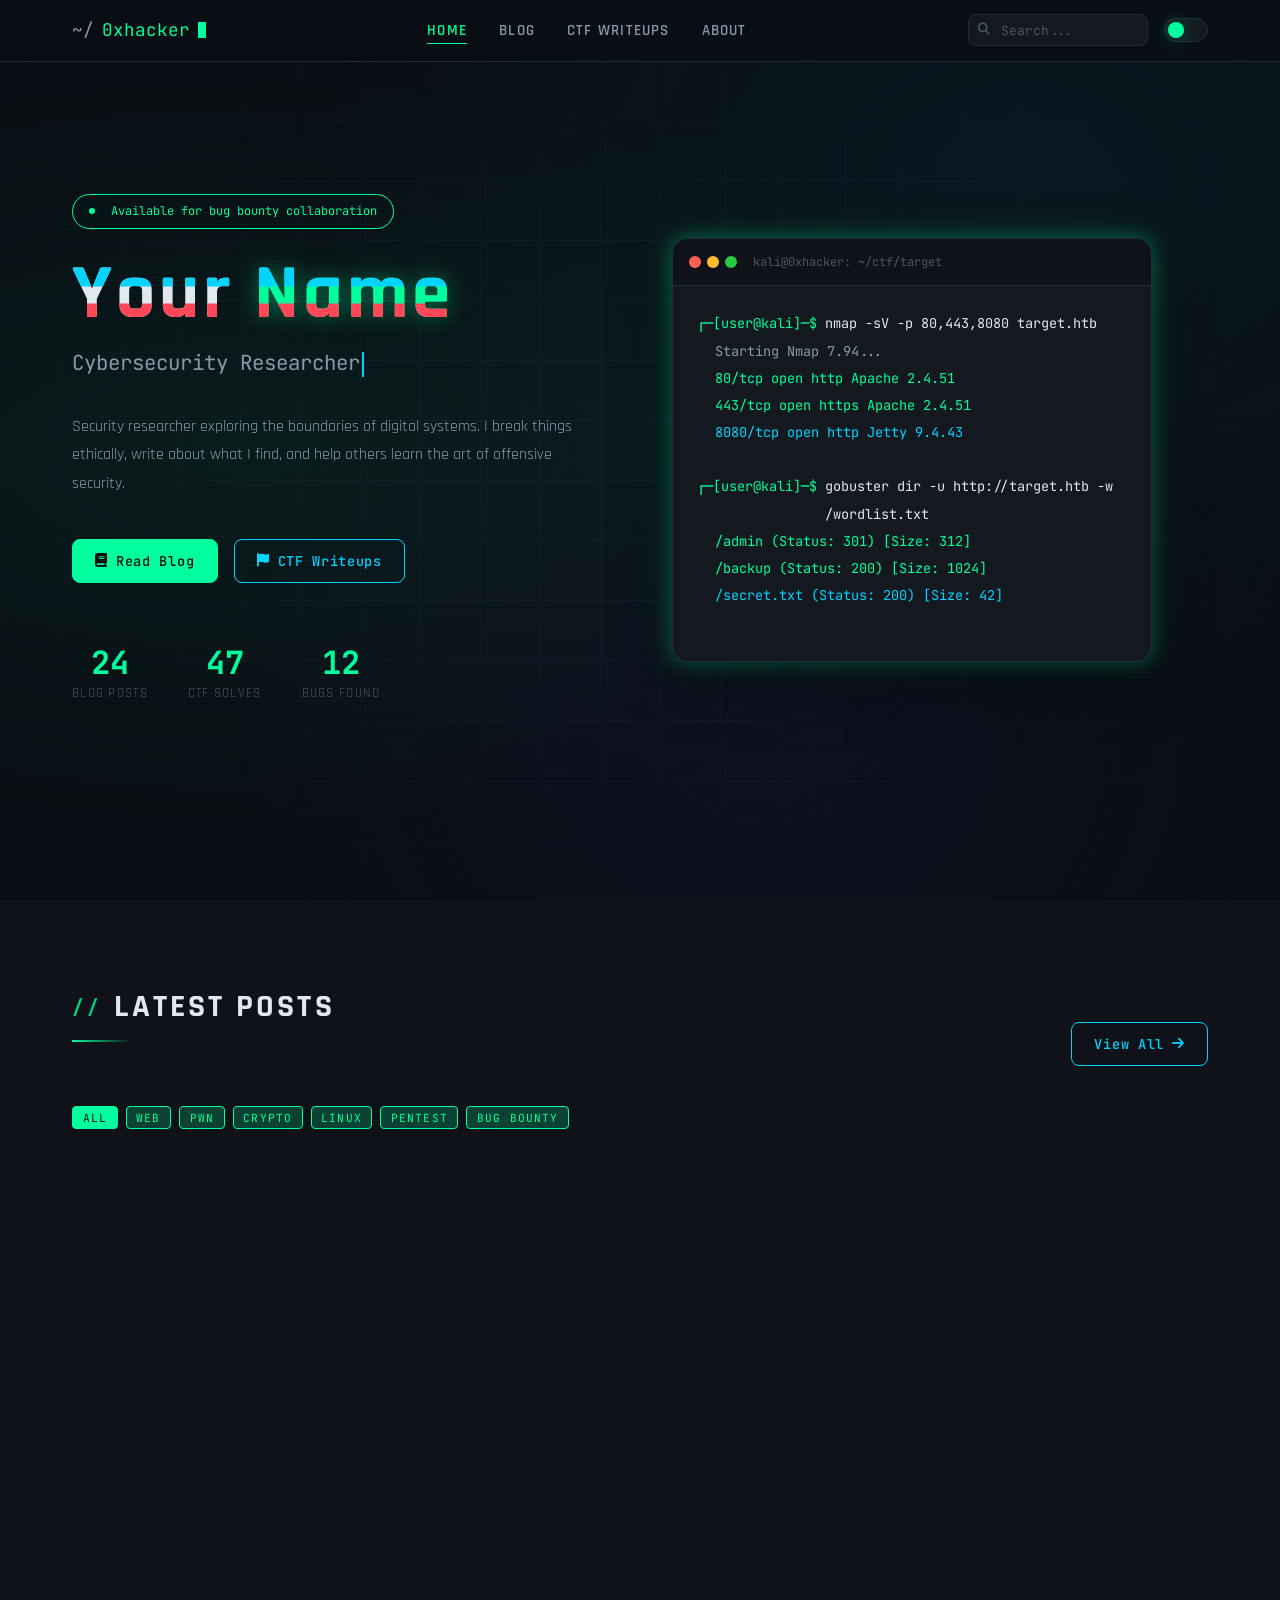
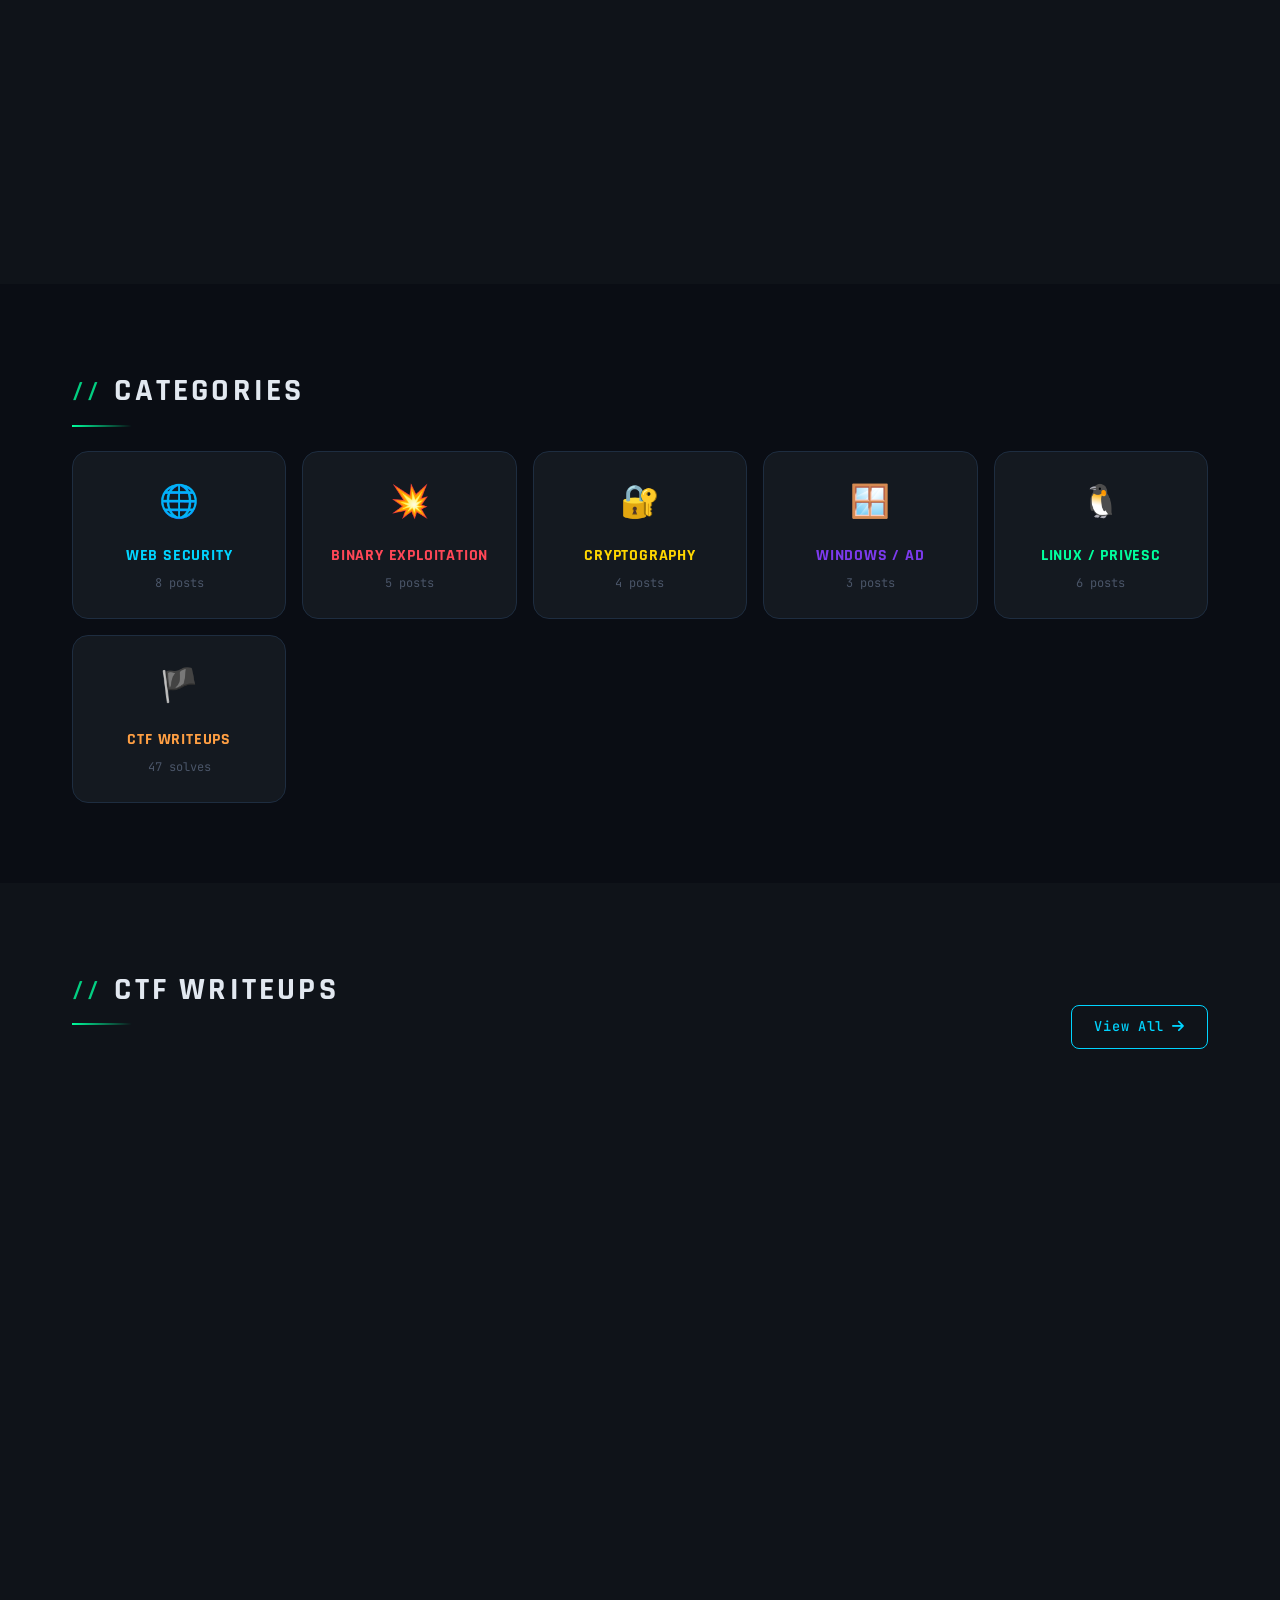
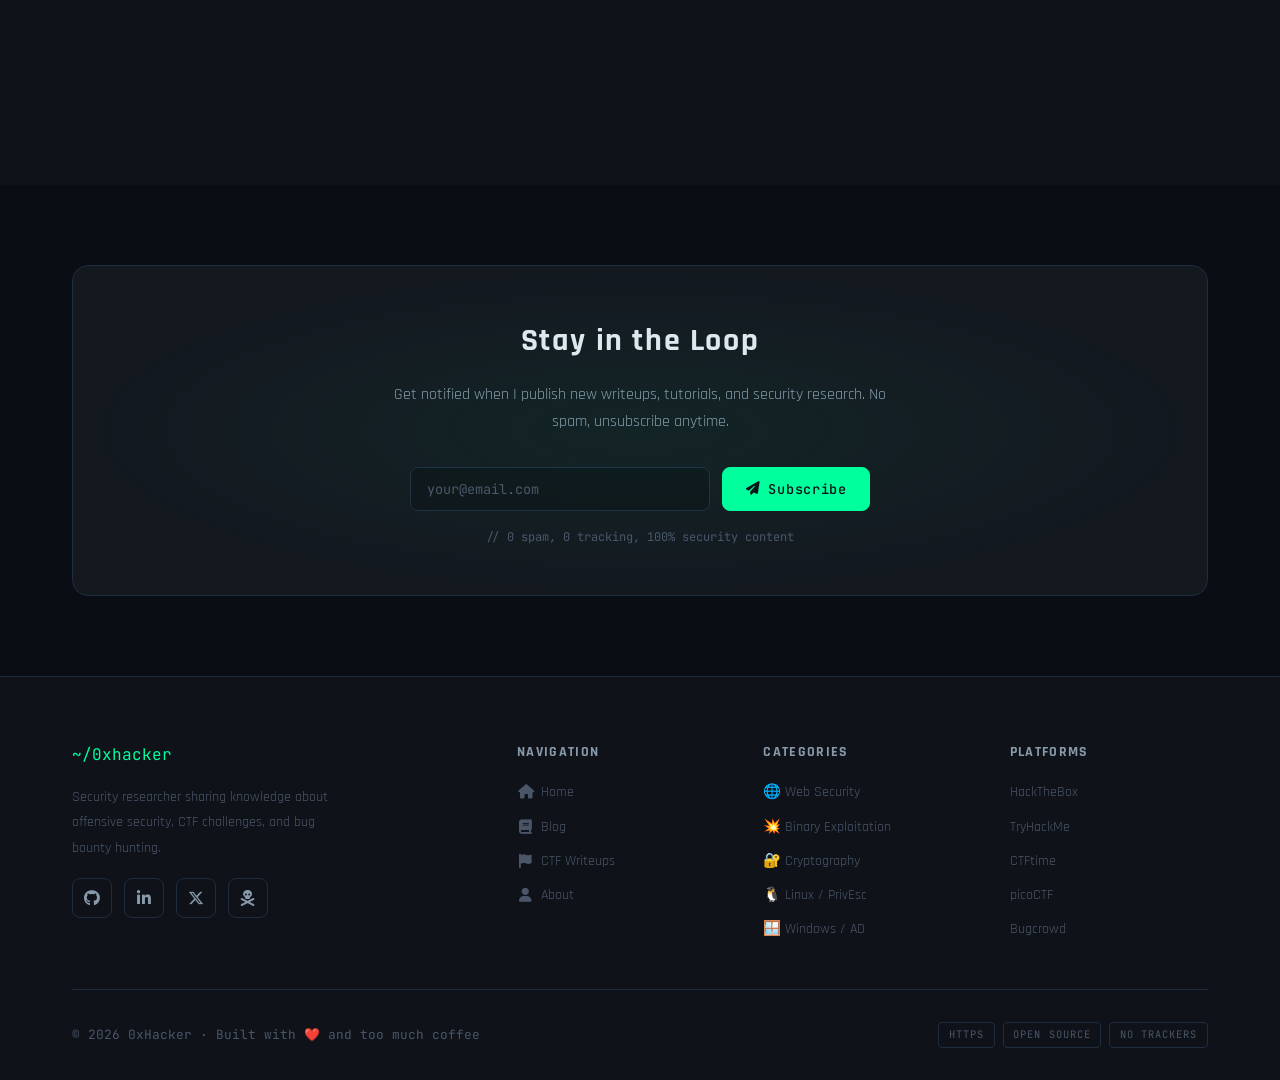
==== index.html @ 20ef125d "first" ====
<!DOCTYPE html>
<html lang="en" data-theme="dark">
<head>
  <meta charset="UTF-8">
  <meta name="viewport" content="width=device-width, initial-scale=1.0">
  <meta name="description" content="Cybersecurity researcher, ethical hacker, and CTF player. Sharing writeups, tutorials, and security research.">
  <meta name="keywords" content="cybersecurity, ethical hacking, CTF, penetration testing, security blog">
  <meta property="og:title" content="0xHacker | Cybersecurity Blog">
  <meta property="og:description" content="Cybersecurity research, CTF writeups, and ethical hacking tutorials.">
  <meta property="og:type" content="website">
  <title>0xHacker | Cybersecurity Blog</title>
  <link rel="icon" href="data:image/svg+xml,<svg xmlns='http://www.w3.org/2000/svg' viewBox='0 0 100 100'><text y='.9em' font-size='90'>🛡️</text></svg>">
  <link rel="stylesheet" href="css/style.css">
  <!-- Font Awesome for icons -->
  <link rel="stylesheet" href="https://cdnjs.cloudflare.com/ajax/libs/font-awesome/6.5.0/css/all.min.css">
</head>
<body>

<!-- Page Loader -->
<div class="page-loader">
  <div style="font-family:'JetBrains Mono',monospace;color:var(--accent-green);font-size:1.5rem;font-weight:700">
    0x<span style="color:var(--accent-cyan)">HACKER</span>
  </div>
  <div class="loader-bar"><div class="loader-fill"></div></div>
  <div class="loader-text">Initializing secure connection...</div>
</div>

<!-- Reading Progress -->
<div id="reading-progress"></div>

<!-- ── NAVBAR ── -->
<nav id="navbar" role="navigation" aria-label="Main navigation">
  <div class="nav-inner">
    <a href="index.html" class="nav-logo" aria-label="Home">
      <span>~/</span>0xhacker<span class="cursor"></span>
    </a>

    <ul class="nav-links" role="list">
      <li><a href="index.html" class="active">Home</a></li>
      <li><a href="blog/index.html">Blog</a></li>
      <li><a href="ctf/index.html">CTF Writeups</a></li>
      <li><a href="about/index.html">About</a></li>
    </ul>

    <div class="nav-actions">
      <div class="nav-search" role="search">
        <span class="search-icon"><i class="fas fa-search"></i></span>
        <input type="search" id="search-input" placeholder="Search..." aria-label="Search posts">
      </div>
      <button class="theme-toggle" id="theme-toggle" aria-label="Toggle theme" title="Toggle dark/light mode"></button>
      <button class="hamburger" aria-label="Toggle menu" aria-expanded="false">
        <span></span><span></span><span></span>
      </button>
    </div>
  </div>
</nav>

<!-- Search Results Dropdown -->
<div id="search-results" role="listbox" aria-label="Search results"></div>

<!-- ── HERO ── -->
<section id="hero" aria-label="Introduction">
  <div class="hero-bg"></div>
  <div class="hero-grid"></div>

  <div class="container" style="display:grid;grid-template-columns:1fr 1fr;gap:4rem;align-items:center;">
    <div class="hero-content">
      <div class="hero-badge">
        <span></span> Available for bug bounty collaboration
      </div>
      <h1 class="hero-name glitch" data-text="Your Name">
        Your <span class="highlight">Name</span>
      </h1>
      <div class="hero-tagline">
        <span id="typing-target"></span><span class="typing-cursor"></span>
      </div>
      <p class="hero-desc">
        Security researcher exploring the boundaries of digital systems.
        I break things ethically, write about what I find, and help others
        learn the art of offensive security.
      </p>
      <div class="hero-cta">
        <a href="blog/index.html" class="btn btn-primary">
          <i class="fas fa-book"></i> Read Blog
        </a>
        <a href="ctf/index.html" class="btn btn-outline">
          <i class="fas fa-flag"></i> CTF Writeups
        </a>
      </div>
      <div class="hero-stats">
        <div class="stat">
          <span class="stat-num" id="stat-posts">24</span>
          <span class="stat-label">Blog Posts</span>
        </div>
        <div class="stat">
          <span class="stat-num" id="stat-ctfs">47</span>
          <span class="stat-label">CTF Solves</span>
        </div>
        <div class="stat">
          <span class="stat-num" id="stat-bugs">12</span>
          <span class="stat-label">Bugs Found</span>
        </div>
      </div>
    </div>

    <!-- Terminal Window -->
    <div class="hero-terminal" aria-hidden="true">
      <div class="terminal-header">
        <div class="terminal-dots">
          <span class="dot-red"></span>
          <span class="dot-yellow"></span>
          <span class="dot-green"></span>
        </div>
        <span class="terminal-title">kali@0xhacker: ~/ctf/target</span>
      </div>
      <div class="terminal-body" id="terminal-body"></div>
    </div>
  </div>
</section>

<!-- ── LATEST POSTS ── -->
<section id="latest-posts" aria-label="Latest blog posts">
  <div class="container">
    <div class="posts-header" data-animate>
      <h2 class="section-title">Latest Posts</h2>
      <a href="blog/index.html" class="btn btn-outline">
        View All <i class="fas fa-arrow-right"></i>
      </a>
    </div>

    <!-- Tag Filters -->
    <div style="display:flex;gap:0.5rem;flex-wrap:wrap;margin-bottom:2rem;" data-animate>
      <button class="tag active" data-filter="all">All</button>
      <button class="tag" data-filter="web">Web</button>
      <button class="tag" data-filter="pwn">Pwn</button>
      <button class="tag" data-filter="crypto">Crypto</button>
      <button class="tag" data-filter="linux">Linux</button>
      <button class="tag" data-filter="pentest">Pentest</button>
      <button class="tag" data-filter="bugbounty">Bug Bounty</button>
    </div>

    <div class="posts-grid" id="posts-grid">
      <!-- Populated by JS -->
    </div>
  </div>
</section>

<!-- ── CATEGORIES ── -->
<section id="categories" aria-label="Blog categories">
  <div class="container">
    <h2 class="section-title" data-animate>Categories</h2>
    <div class="categories-grid">
      <div class="category-card" style="--cat-color:#00d4ff" data-animate data-delay="1"
           onclick="window.location='blog/index.html?filter=web'">
        <span class="cat-icon">🌐</span>
        <div class="cat-name">Web Security</div>
        <div class="cat-count">8 posts</div>
      </div>
      <div class="category-card" style="--cat-color:#ff4757" data-animate data-delay="2"
           onclick="window.location='blog/index.html?filter=pwn'">
        <span class="cat-icon">💥</span>
        <div class="cat-name">Binary Exploitation</div>
        <div class="cat-count">5 posts</div>
      </div>
      <div class="category-card" style="--cat-color:#ffd700" data-animate data-delay="3"
           onclick="window.location='blog/index.html?filter=crypto'">
        <span class="cat-icon">🔐</span>
        <div class="cat-name">Cryptography</div>
        <div class="cat-count">4 posts</div>
      </div>
      <div class="category-card" style="--cat-color:#7c3aed" data-animate data-delay="4"
           onclick="window.location='blog/index.html?filter=windows'">
        <span class="cat-icon">🪟</span>
        <div class="cat-name">Windows / AD</div>
        <div class="cat-count">3 posts</div>
      </div>
      <div class="category-card" style="--cat-color:#00ff9d" data-animate data-delay="5"
           onclick="window.location='blog/index.html?filter=linux'">
        <span class="cat-icon">🐧</span>
        <div class="cat-name">Linux / PrivEsc</div>
        <div class="cat-count">6 posts</div>
      </div>
      <div class="category-card" style="--cat-color:#ff9f43" data-animate data-delay="6"
           onclick="window.location='ctf/index.html'">
        <span class="cat-icon">🏴</span>
        <div class="cat-name">CTF Writeups</div>
        <div class="cat-count">47 solves</div>
      </div>
    </div>
  </div>
</section>

<!-- ── FEATURED CTF ── -->
<section id="featured-ctf" aria-label="Featured CTF writeups">
  <div class="container">
    <div class="posts-header" data-animate>
      <h2 class="section-title">CTF Writeups</h2>
      <a href="ctf/index.html" class="btn btn-outline">
        View All <i class="fas fa-arrow-right"></i>
      </a>
    </div>
    <div class="ctf-grid" id="ctf-grid-home">
      <!-- Populated by JS -->
    </div>
  </div>
</section>

<!-- ── NEWSLETTER ── -->
<section id="newsletter" aria-label="Newsletter signup">
  <div class="container">
    <div class="newsletter-section" data-animate>
      <h2 class="newsletter-title">Stay in the Loop</h2>
      <p class="newsletter-desc">
        Get notified when I publish new writeups, tutorials, and security research.
        No spam, unsubscribe anytime.
      </p>
      <form class="newsletter-form" id="newsletter-form" novalidate>
        <input
          type="email"
          class="newsletter-input"
          placeholder="your@email.com"
          required
          aria-label="Email address"
        >
        <button type="submit" class="btn btn-primary">
          <i class="fas fa-paper-plane"></i> Subscribe
        </button>
      </form>
      <p style="margin-top:1rem;font-family:var(--font-mono);font-size:0.75rem;color:var(--text-muted)">
        // 0 spam, 0 tracking, 100% security content
      </p>
    </div>
  </div>
</section>

<!-- ── FOOTER ── -->
<footer id="footer" role="contentinfo">
  <div class="container">
    <div class="footer-grid">
      <div>
        <div class="footer-brand">~/0xhacker</div>
        <p class="footer-desc">
          Security researcher sharing knowledge about offensive security,
          CTF challenges, and bug bounty hunting.
        </p>
        <div class="footer-social">
          <a href="https://github.com/yourusername" class="social-link" target="_blank" rel="noopener" aria-label="GitHub">
            <i class="fab fa-github"></i>
          </a>
          <a href="https://linkedin.com/in/yourprofile" class="social-link" target="_blank" rel="noopener" aria-label="LinkedIn">
            <i class="fab fa-linkedin-in"></i>
          </a>
          <a href="https://twitter.com/yourhandle" class="social-link" target="_blank" rel="noopener" aria-label="Twitter/X">
            <i class="fab fa-x-twitter"></i>
          </a>
          <a href="https://tryhackme.com/p/yourprofile" class="social-link" target="_blank" rel="noopener" aria-label="TryHackMe">
            <i class="fas fa-skull-crossbones"></i>
          </a>
        </div>
      </div>

      <div>
        <div class="footer-col-title">Navigation</div>
        <ul class="footer-links">
          <li><a href="index.html"><i class="fas fa-home fa-fw"></i> Home</a></li>
          <li><a href="blog/index.html"><i class="fas fa-book fa-fw"></i> Blog</a></li>
          <li><a href="ctf/index.html"><i class="fas fa-flag fa-fw"></i> CTF Writeups</a></li>
          <li><a href="about/index.html"><i class="fas fa-user fa-fw"></i> About</a></li>
        </ul>
      </div>

      <div>
        <div class="footer-col-title">Categories</div>
        <ul class="footer-links">
          <li><a href="blog/index.html?filter=web">🌐 Web Security</a></li>
          <li><a href="blog/index.html?filter=pwn">💥 Binary Exploitation</a></li>
          <li><a href="blog/index.html?filter=crypto">🔐 Cryptography</a></li>
          <li><a href="blog/index.html?filter=linux">🐧 Linux / PrivEsc</a></li>
          <li><a href="blog/index.html?filter=windows">🪟 Windows / AD</a></li>
        </ul>
      </div>

      <div>
        <div class="footer-col-title">Platforms</div>
        <ul class="footer-links">
          <li><a href="https://app.hackthebox.com" target="_blank" rel="noopener">HackTheBox</a></li>
          <li><a href="https://tryhackme.com" target="_blank" rel="noopener">TryHackMe</a></li>
          <li><a href="https://ctftime.org" target="_blank" rel="noopener">CTFtime</a></li>
          <li><a href="https://picoctf.org" target="_blank" rel="noopener">picoCTF</a></li>
          <li><a href="https://bugcrowd.com" target="_blank" rel="noopener">Bugcrowd</a></li>
        </ul>
      </div>
    </div>

    <div class="footer-bottom">
      <span class="footer-copy">
        © <span id="year"></span> 0xHacker · Built with ❤️ and too much coffee
      </span>
      <div class="footer-badges">
        <span class="footer-badge">HTTPS</span>
        <span class="footer-badge">Open Source</span>
        <span class="footer-badge">No Trackers</span>
      </div>
    </div>
  </div>
</footer>

<!-- Back to Top -->
<button id="back-to-top" aria-label="Back to top" title="Back to top">
  <i class="fas fa-chevron-up"></i>
</button>

<script src="js/data.js"></script>
<script src="js/main.js"></script>
<script>
  // Set year
  document.getElementById('year').textContent = new Date().getFullYear();
  // Render cards after data loads
  document.addEventListener('DOMContentLoaded', () => {
    renderLatestPosts('posts-grid', 6);
    renderCTFCards('ctf-grid-home', 4);
  });
</script>
</body>
</html>
---- css/style.css ----
/* ============================================
   CYBER BLOG - Core Stylesheet
   Author: Customize with your name
   ============================================ */

/* ── Google Fonts ── */
@import url('https://fonts.googleapis.com/css2?family=Share+Tech+Mono&family=Rajdhani:wght@400;500;600;700&family=JetBrains+Mono:wght@400;500;700&display=swap');

/* ── CSS Variables (Dark Mode Default) ── */
:root {
  --bg-primary:     #0a0d14;
  --bg-secondary:   #0f1319;
  --bg-card:        #141920;
  --bg-hover:       #1a2030;
  --border:         #1e2d40;
  --border-glow:    #00ff9d33;

  --text-primary:   #e2e8f0;
  --text-secondary: #8899aa;
  --text-muted:     #4a5568;

  --accent-green:   #00ff9d;
  --accent-cyan:    #00d4ff;
  --accent-purple:  #7c3aed;
  --accent-red:     #ff4757;
  --accent-yellow:  #ffd700;

  --glow-green:  0 0 20px #00ff9d55, 0 0 40px #00ff9d22;
  --glow-cyan:   0 0 20px #00d4ff55, 0 0 40px #00d4ff22;
  --glow-purple: 0 0 20px #7c3aed55;

  --font-mono:    'JetBrains Mono', 'Share Tech Mono', monospace;
  --font-display: 'Rajdhani', sans-serif;
  --font-body:    'Rajdhani', sans-serif;

  --radius:    8px;
  --radius-lg: 16px;
  --transition: all 0.3s cubic-bezier(0.4, 0, 0.2, 1);
}

/* ── Light Mode ── */
[data-theme="light"] {
  --bg-primary:     #f0f4f8;
  --bg-secondary:   #e2e8f0;
  --bg-card:        #ffffff;
  --bg-hover:       #edf2f7;
  --border:         #cbd5e0;
  --border-glow:    #00996633;

  --text-primary:   #1a202c;
  --text-secondary: #4a5568;
  --text-muted:     #a0aec0;

  --accent-green:   #009966;
  --accent-cyan:    #0080cc;
  --accent-purple:  #6b21a8;

  --glow-green:  0 2px 12px #00996622;
  --glow-cyan:   0 2px 12px #0080cc22;
}

/* ── Reset & Base ── */
*, *::before, *::after { box-sizing: border-box; margin: 0; padding: 0; }

html {
  scroll-behavior: smooth;
  font-size: 16px;
}

body {
  font-family: var(--font-body);
  background: var(--bg-primary);
  color: var(--text-primary);
  line-height: 1.7;
  overflow-x: hidden;
  transition: background 0.4s ease, color 0.4s ease;
}

/* Scrollbar */
::-webkit-scrollbar { width: 6px; }
::-webkit-scrollbar-track { background: var(--bg-secondary); }
::-webkit-scrollbar-thumb { background: var(--accent-green); border-radius: 3px; }

a { color: var(--accent-cyan); text-decoration: none; transition: var(--transition); }
a:hover { color: var(--accent-green); }

img { max-width: 100%; height: auto; display: block; }

/* ── Utility ── */
.container {
  max-width: 1200px;
  margin: 0 auto;
  padding: 0 2rem;
}

.section-title {
  font-family: var(--font-display);
  font-size: 2rem;
  font-weight: 700;
  letter-spacing: 0.1em;
  text-transform: uppercase;
  margin-bottom: 2rem;
  position: relative;
  display: inline-flex;
  align-items: center;
  gap: 0.75rem;
}

.section-title::before {
  content: '//';
  color: var(--accent-green);
  font-family: var(--font-mono);
  font-size: 1.2rem;
  opacity: 0.8;
}

.section-title::after {
  content: '';
  position: absolute;
  bottom: -8px;
  left: 0;
  width: 60px;
  height: 2px;
  background: linear-gradient(90deg, var(--accent-green), transparent);
}

.tag {
  display: inline-block;
  padding: 0.2rem 0.6rem;
  background: var(--border-glow);
  border: 1px solid var(--accent-green);
  border-radius: 4px;
  font-family: var(--font-mono);
  font-size: 0.7rem;
  color: var(--accent-green);
  text-transform: uppercase;
  letter-spacing: 0.1em;
  cursor: pointer;
  transition: var(--transition);
}

.tag:hover {
  background: var(--accent-green);
  color: var(--bg-primary);
  box-shadow: var(--glow-green);
}

.tag.active {
  background: var(--accent-green);
  color: var(--bg-primary);
}

.btn {
  display: inline-flex;
  align-items: center;
  gap: 0.5rem;
  padding: 0.6rem 1.4rem;
  border-radius: var(--radius);
  font-family: var(--font-mono);
  font-size: 0.85rem;
  font-weight: 500;
  cursor: pointer;
  transition: var(--transition);
  border: none;
  letter-spacing: 0.05em;
}

.btn-primary {
  background: var(--accent-green);
  color: var(--bg-primary);
  border: 1px solid var(--accent-green);
}

.btn-primary:hover {
  background: transparent;
  color: var(--accent-green);
  box-shadow: var(--glow-green);
}

.btn-outline {
  background: transparent;
  color: var(--accent-cyan);
  border: 1px solid var(--accent-cyan);
}

.btn-outline:hover {
  background: var(--accent-cyan);
  color: var(--bg-primary);
  box-shadow: var(--glow-cyan);
}

/* ── Grid Scan Line Texture ── */
body::before {
  content: '';
  position: fixed;
  top: 0; left: 0;
  width: 100%; height: 100%;
  background-image: repeating-linear-gradient(
    0deg,
    transparent,
    transparent 2px,
    rgba(0,255,157,0.015) 2px,
    rgba(0,255,157,0.015) 4px
  );
  pointer-events: none;
  z-index: 0;
}

[data-theme="light"] body::before { display: none; }

/* ── NAVBAR ── */
#navbar {
  position: fixed;
  top: 0; left: 0; right: 0;
  z-index: 1000;
  background: rgba(10, 13, 20, 0.85);
  backdrop-filter: blur(20px);
  -webkit-backdrop-filter: blur(20px);
  border-bottom: 1px solid var(--border);
  transition: background 0.4s ease;
}

[data-theme="light"] #navbar {
  background: rgba(240, 244, 248, 0.9);
}

.nav-inner {
  display: flex;
  align-items: center;
  justify-content: space-between;
  padding: 0.9rem 2rem;
  max-width: 1200px;
  margin: 0 auto;
}

.nav-logo {
  font-family: var(--font-mono);
  font-size: 1.1rem;
  color: var(--accent-green);
  display: flex;
  align-items: center;
  gap: 0.5rem;
}

.nav-logo span { color: var(--text-secondary); }
.nav-logo .cursor {
  display: inline-block;
  width: 8px; height: 16px;
  background: var(--accent-green);
  animation: blink 1s step-end infinite;
  vertical-align: middle;
}

@keyframes blink { 0%,100%{opacity:1} 50%{opacity:0} }

.nav-links {
  display: flex;
  align-items: center;
  gap: 2rem;
  list-style: none;
}

.nav-links a {
  font-family: var(--font-display);
  font-size: 0.95rem;
  font-weight: 600;
  letter-spacing: 0.08em;
  text-transform: uppercase;
  color: var(--text-secondary);
  position: relative;
  padding-bottom: 2px;
}

.nav-links a::after {
  content: '';
  position: absolute;
  bottom: -2px; left: 0;
  width: 0; height: 1px;
  background: var(--accent-green);
  transition: width 0.3s ease;
}

.nav-links a:hover, .nav-links a.active {
  color: var(--accent-green);
}

.nav-links a:hover::after, .nav-links a.active::after { width: 100%; }

.nav-actions {
  display: flex;
  align-items: center;
  gap: 1rem;
}

/* Theme Toggle */
.theme-toggle {
  width: 44px; height: 24px;
  background: var(--bg-card);
  border: 1px solid var(--border);
  border-radius: 12px;
  cursor: pointer;
  position: relative;
  transition: var(--transition);
}

.theme-toggle::after {
  content: '';
  position: absolute;
  top: 3px; left: 3px;
  width: 16px; height: 16px;
  border-radius: 50%;
  background: var(--accent-green);
  transition: transform 0.3s ease;
  box-shadow: var(--glow-green);
}

[data-theme="light"] .theme-toggle::after {
  transform: translateX(20px);
  background: var(--accent-cyan);
}

/* Search Bar */
.nav-search {
  position: relative;
  display: flex;
  align-items: center;
}

.nav-search input {
  background: var(--bg-card);
  border: 1px solid var(--border);
  border-radius: var(--radius);
  padding: 0.4rem 0.8rem 0.4rem 2rem;
  font-family: var(--font-mono);
  font-size: 0.8rem;
  color: var(--text-primary);
  width: 180px;
  transition: var(--transition);
  outline: none;
}

.nav-search input:focus {
  border-color: var(--accent-green);
  box-shadow: var(--glow-green);
  width: 220px;
}

.nav-search input::placeholder { color: var(--text-muted); }

.search-icon {
  position: absolute;
  left: 0.6rem;
  color: var(--text-muted);
  font-size: 0.75rem;
  pointer-events: none;
}

/* Mobile Menu */
.hamburger {
  display: none;
  flex-direction: column;
  gap: 5px;
  cursor: pointer;
  padding: 4px;
}

.hamburger span {
  display: block;
  width: 22px; height: 2px;
  background: var(--accent-green);
  transition: var(--transition);
}

/* ── HERO ── */
#hero {
  min-height: 100vh;
  display: flex;
  align-items: center;
  position: relative;
  overflow: hidden;
  padding-top: 80px;
}

.hero-bg {
  position: absolute;
  inset: 0;
  background:
    radial-gradient(ellipse at 20% 50%, rgba(0,255,157,0.06) 0%, transparent 60%),
    radial-gradient(ellipse at 80% 20%, rgba(0,212,255,0.05) 0%, transparent 50%),
    radial-gradient(ellipse at 60% 80%, rgba(124,58,237,0.05) 0%, transparent 50%);
  pointer-events: none;
}

/* Grid pattern */
.hero-grid {
  position: absolute;
  inset: 0;
  background-image:
    linear-gradient(var(--border) 1px, transparent 1px),
    linear-gradient(90deg, var(--border) 1px, transparent 1px);
  background-size: 60px 60px;
  opacity: 0.3;
  pointer-events: none;
  mask-image: radial-gradient(ellipse at center, black 30%, transparent 80%);
}

.hero-content {
  position: relative;
  z-index: 1;
}

.hero-badge {
  display: inline-flex;
  align-items: center;
  gap: 0.5rem;
  padding: 0.4rem 1rem;
  border: 1px solid var(--accent-green);
  border-radius: 20px;
  font-family: var(--font-mono);
  font-size: 0.75rem;
  color: var(--accent-green);
  margin-bottom: 1.5rem;
  animation: fadeInUp 0.6s ease both;
}

.hero-badge::before {
  content: '';
  width: 6px; height: 6px;
  border-radius: 50%;
  background: var(--accent-green);
  box-shadow: var(--glow-green);
  animation: pulse 2s ease infinite;
}

@keyframes pulse { 0%,100%{opacity:1;transform:scale(1)} 50%{opacity:0.5;transform:scale(1.3)} }

.hero-name {
  font-family: var(--font-display);
  font-size: clamp(2.8rem, 6vw, 5rem);
  font-weight: 700;
  line-height: 1.1;
  letter-spacing: 0.05em;
  margin-bottom: 0.5rem;
  animation: fadeInUp 0.6s 0.1s ease both;
}

.hero-name .highlight {
  color: var(--accent-green);
  text-shadow: var(--glow-green);
}

.hero-tagline {
  font-family: var(--font-mono);
  font-size: clamp(1rem, 2vw, 1.3rem);
  color: var(--text-secondary);
  margin-bottom: 2rem;
  min-height: 2rem;
  animation: fadeInUp 0.6s 0.2s ease both;
}

.typing-cursor {
  display: inline-block;
  width: 2px;
  height: 1.2em;
  background: var(--accent-cyan);
  margin-left: 2px;
  vertical-align: middle;
  animation: blink 0.8s step-end infinite;
}

.hero-desc {
  max-width: 540px;
  color: var(--text-secondary);
  font-size: 1rem;
  margin-bottom: 2.5rem;
  line-height: 1.8;
  animation: fadeInUp 0.6s 0.3s ease both;
}

.hero-cta {
  display: flex;
  gap: 1rem;
  flex-wrap: wrap;
  animation: fadeInUp 0.6s 0.4s ease both;
}

.hero-stats {
  display: flex;
  gap: 2.5rem;
  margin-top: 4rem;
  animation: fadeInUp 0.6s 0.5s ease both;
}

.stat {
  text-align: center;
}

.stat-num {
  font-family: var(--font-mono);
  font-size: 2rem;
  font-weight: 700;
  color: var(--accent-green);
  display: block;
  line-height: 1;
}

.stat-label {
  font-size: 0.8rem;
  color: var(--text-muted);
  text-transform: uppercase;
  letter-spacing: 0.1em;
}

/* Hero Terminal */
.hero-terminal {
  position: relative;
  background: var(--bg-card);
  border: 1px solid var(--border);
  border-radius: var(--radius-lg);
  overflow: hidden;
  box-shadow: 0 20px 60px rgba(0,0,0,0.4), var(--glow-green);
  animation: fadeInRight 0.8s 0.3s ease both;
  max-width: 480px;
}

.terminal-header {
  display: flex;
  align-items: center;
  gap: 0.5rem;
  padding: 0.8rem 1rem;
  background: var(--bg-secondary);
  border-bottom: 1px solid var(--border);
}

.terminal-dots {
  display: flex;
  gap: 6px;
}

.terminal-dots span {
  width: 12px; height: 12px;
  border-radius: 50%;
}

.dot-red   { background: #ff5f57; }
.dot-yellow{ background: #febc2e; }
.dot-green { background: #28c840; }

.terminal-title {
  font-family: var(--font-mono);
  font-size: 0.75rem;
  color: var(--text-muted);
  margin-left: 0.5rem;
}

.terminal-body {
  padding: 1.5rem;
  font-family: var(--font-mono);
  font-size: 0.85rem;
  line-height: 2;
  min-height: 280px;
}

.term-line { display: flex; gap: 0.5rem; }
.term-prompt { color: var(--accent-green); user-select: none; }
.term-cmd { color: var(--text-primary); }
.term-output { color: var(--text-secondary); padding-left: 1.1rem; }
.term-success { color: var(--accent-green); padding-left: 1.1rem; }
.term-info { color: var(--accent-cyan); padding-left: 1.1rem; }
.term-error { color: var(--accent-red); padding-left: 1.1rem; }

@keyframes fadeInUp {
  from { opacity: 0; transform: translateY(30px); }
  to   { opacity: 1; transform: translateY(0); }
}

@keyframes fadeInRight {
  from { opacity: 0; transform: translateX(40px); }
  to   { opacity: 1; transform: translateX(0); }
}

/* ── SECTION WRAPPERS ── */
section {
  padding: 5rem 0;
  position: relative;
  z-index: 1;
}

section:nth-child(even) {
  background: var(--bg-secondary);
}

/* ── LATEST POSTS ── */
.posts-header {
  display: flex;
  align-items: flex-end;
  justify-content: space-between;
  margin-bottom: 2.5rem;
}

.posts-grid {
  display: grid;
  grid-template-columns: repeat(auto-fill, minmax(340px, 1fr));
  gap: 1.5rem;
}

.post-card {
  background: var(--bg-card);
  border: 1px solid var(--border);
  border-radius: var(--radius-lg);
  padding: 1.8rem;
  transition: var(--transition);
  position: relative;
  overflow: hidden;
  cursor: pointer;
}

.post-card::before {
  content: '';
  position: absolute;
  top: 0; left: 0;
  width: 3px; height: 0;
  background: linear-gradient(180deg, var(--accent-green), var(--accent-cyan));
  transition: height 0.4s ease;
}

.post-card:hover {
  border-color: var(--border-glow);
  transform: translateY(-4px);
  box-shadow: 0 20px 40px rgba(0,0,0,0.3), var(--glow-green);
}

.post-card:hover::before { height: 100%; }

.post-meta {
  display: flex;
  align-items: center;
  gap: 0.75rem;
  margin-bottom: 1rem;
  flex-wrap: wrap;
}

.post-date {
  font-family: var(--font-mono);
  font-size: 0.75rem;
  color: var(--text-muted);
}

.post-read-time {
  font-family: var(--font-mono);
  font-size: 0.75rem;
  color: var(--text-muted);
}

.post-title {
  font-family: var(--font-display);
  font-size: 1.25rem;
  font-weight: 700;
  letter-spacing: 0.02em;
  margin-bottom: 0.75rem;
  line-height: 1.3;
  transition: color 0.3s;
}

.post-card:hover .post-title { color: var(--accent-green); }

.post-excerpt {
  color: var(--text-secondary);
  font-size: 0.9rem;
  line-height: 1.7;
  margin-bottom: 1.2rem;
  display: -webkit-box;
  -webkit-line-clamp: 3;
  -webkit-box-orient: vertical;
  overflow: hidden;
}

.post-footer {
  display: flex;
  align-items: center;
  justify-content: space-between;
  flex-wrap: wrap;
  gap: 0.5rem;
}

.post-tags { display: flex; gap: 0.4rem; flex-wrap: wrap; }

.read-more {
  font-family: var(--font-mono);
  font-size: 0.8rem;
  color: var(--accent-cyan);
  display: flex;
  align-items: center;
  gap: 0.25rem;
}

.read-more::after {
  content: '→';
  transition: transform 0.3s;
}

.post-card:hover .read-more::after { transform: translateX(4px); }

/* ── FEATURED CATEGORIES ── */
.categories-grid {
  display: grid;
  grid-template-columns: repeat(auto-fill, minmax(200px, 1fr));
  gap: 1rem;
}

.category-card {
  background: var(--bg-card);
  border: 1px solid var(--border);
  border-radius: var(--radius-lg);
  padding: 1.5rem;
  text-align: center;
  transition: var(--transition);
  cursor: pointer;
  position: relative;
  overflow: hidden;
}

.category-card::after {
  content: '';
  position: absolute;
  inset: 0;
  background: var(--cat-color, var(--accent-green));
  opacity: 0;
  transition: opacity 0.3s;
}

.category-card:hover::after { opacity: 0.05; }

.category-card:hover {
  border-color: var(--cat-color, var(--accent-green));
  transform: translateY(-3px);
  box-shadow: 0 10px 30px rgba(0,0,0,0.2);
}

.cat-icon {
  font-size: 2rem;
  margin-bottom: 0.75rem;
  display: block;
}

.cat-name {
  font-family: var(--font-display);
  font-weight: 700;
  font-size: 1rem;
  letter-spacing: 0.05em;
  text-transform: uppercase;
  color: var(--cat-color, var(--accent-green));
  margin-bottom: 0.25rem;
}

.cat-count {
  font-family: var(--font-mono);
  font-size: 0.75rem;
  color: var(--text-muted);
}

/* ── SEARCH RESULTS ── */
#search-results {
  position: fixed;
  top: 70px; right: 2rem;
  width: 380px;
  max-height: 60vh;
  overflow-y: auto;
  background: var(--bg-card);
  border: 1px solid var(--border);
  border-radius: var(--radius-lg);
  z-index: 999;
  box-shadow: 0 20px 60px rgba(0,0,0,0.5);
  display: none;
}

#search-results.active { display: block; }

.search-result-item {
  padding: 1rem 1.2rem;
  border-bottom: 1px solid var(--border);
  cursor: pointer;
  transition: background 0.2s;
}

.search-result-item:hover { background: var(--bg-hover); }

.search-result-title {
  font-family: var(--font-display);
  font-weight: 600;
  margin-bottom: 0.25rem;
}

.search-result-meta {
  font-family: var(--font-mono);
  font-size: 0.75rem;
  color: var(--text-muted);
}

.search-empty {
  padding: 2rem;
  text-align: center;
  color: var(--text-muted);
  font-family: var(--font-mono);
  font-size: 0.85rem;
}

/* ── CTF WRITEUPS ── */
.ctf-filters {
  display: flex;
  gap: 0.5rem;
  flex-wrap: wrap;
  margin-bottom: 2rem;
}

.ctf-grid {
  display: grid;
  grid-template-columns: repeat(auto-fill, minmax(360px, 1fr));
  gap: 1.5rem;
}

.ctf-card {
  background: var(--bg-card);
  border: 1px solid var(--border);
  border-radius: var(--radius-lg);
  padding: 1.8rem;
  transition: var(--transition);
  cursor: pointer;
  position: relative;
}

.ctf-card:hover {
  border-color: var(--accent-purple);
  transform: translateY(-4px);
  box-shadow: 0 20px 40px rgba(0,0,0,0.3), var(--glow-purple);
}

.ctf-header {
  display: flex;
  align-items: flex-start;
  justify-content: space-between;
  margin-bottom: 1rem;
}

.ctf-category {
  display: inline-flex;
  align-items: center;
  gap: 0.4rem;
  padding: 0.25rem 0.7rem;
  border-radius: 20px;
  font-family: var(--font-mono);
  font-size: 0.7rem;
  text-transform: uppercase;
  letter-spacing: 0.1em;
  font-weight: 700;
}

.cat-web     { background: rgba(0,212,255,0.15); color: var(--accent-cyan);   border: 1px solid var(--accent-cyan); }
.cat-crypto  { background: rgba(255,215,0,0.15);  color: var(--accent-yellow); border: 1px solid var(--accent-yellow); }
.cat-pwn     { background: rgba(255,71,87,0.15);  color: var(--accent-red);   border: 1px solid var(--accent-red); }
.cat-rev     { background: rgba(124,58,237,0.15); color: var(--accent-purple);border: 1px solid var(--accent-purple); }
.cat-misc    { background: rgba(0,255,157,0.15);  color: var(--accent-green); border: 1px solid var(--accent-green); }
.cat-forensics { background: rgba(255,165,0,0.15); color: orange; border: 1px solid orange; }

.ctf-difficulty {
  display: flex;
  gap: 3px;
}

.diff-dot {
  width: 8px; height: 8px;
  border-radius: 50%;
  background: var(--border);
}

.diff-dot.filled { background: var(--accent-yellow); }
.diff-dot.hard   { background: var(--accent-red); }

.ctf-title {
  font-family: var(--font-display);
  font-size: 1.2rem;
  font-weight: 700;
  margin-bottom: 0.5rem;
  letter-spacing: 0.02em;
}

.ctf-event {
  font-family: var(--font-mono);
  font-size: 0.75rem;
  color: var(--text-muted);
  margin-bottom: 0.75rem;
}

.ctf-desc {
  color: var(--text-secondary);
  font-size: 0.9rem;
  line-height: 1.6;
  margin-bottom: 1rem;
}

.ctf-footer {
  display: flex;
  align-items: center;
  justify-content: space-between;
}

.ctf-points {
  font-family: var(--font-mono);
  font-size: 0.8rem;
  color: var(--accent-yellow);
}

/* ── ABOUT PAGE ── */
.about-layout {
  display: grid;
  grid-template-columns: 300px 1fr;
  gap: 4rem;
  align-items: start;
}

.profile-card {
  background: var(--bg-card);
  border: 1px solid var(--border);
  border-radius: var(--radius-lg);
  padding: 2rem;
  text-align: center;
  position: sticky;
  top: 100px;
}

.profile-img-wrapper {
  position: relative;
  width: 160px;
  height: 160px;
  margin: 0 auto 1.5rem;
}

.profile-img {
  width: 100%;
  height: 100%;
  border-radius: 50%;
  object-fit: cover;
  border: 3px solid var(--accent-green);
  box-shadow: var(--glow-green);
}

.profile-img-wrapper::before {
  content: '';
  position: absolute;
  inset: -8px;
  border-radius: 50%;
  border: 1px solid var(--accent-green);
  opacity: 0.3;
  animation: rotateRing 8s linear infinite;
}

@keyframes rotateRing {
  from { transform: rotate(0deg); }
  to   { transform: rotate(360deg); }
}

.profile-name {
  font-family: var(--font-display);
  font-size: 1.5rem;
  font-weight: 700;
  margin-bottom: 0.25rem;
}

.profile-handle {
  font-family: var(--font-mono);
  font-size: 0.85rem;
  color: var(--accent-green);
  margin-bottom: 1rem;
}

.profile-location {
  font-size: 0.85rem;
  color: var(--text-muted);
  margin-bottom: 1.5rem;
  display: flex;
  align-items: center;
  justify-content: center;
  gap: 0.25rem;
}

.social-links {
  display: flex;
  justify-content: center;
  gap: 1rem;
  margin-top: 1.5rem;
}

.social-link {
  width: 40px; height: 40px;
  display: flex;
  align-items: center;
  justify-content: center;
  background: var(--bg-secondary);
  border: 1px solid var(--border);
  border-radius: var(--radius);
  color: var(--text-secondary);
  font-size: 1rem;
  transition: var(--transition);
}

.social-link:hover {
  border-color: var(--accent-green);
  color: var(--accent-green);
  box-shadow: var(--glow-green);
  transform: translateY(-2px);
}

.about-bio {
  margin-bottom: 2rem;
  color: var(--text-secondary);
  line-height: 1.9;
}

.skills-section h3 {
  font-family: var(--font-display);
  font-size: 1.2rem;
  font-weight: 700;
  letter-spacing: 0.05em;
  text-transform: uppercase;
  margin-bottom: 1.25rem;
  color: var(--accent-cyan);
}

.skills-grid {
  display: grid;
  grid-template-columns: repeat(auto-fill, minmax(140px, 1fr));
  gap: 0.75rem;
  margin-bottom: 2.5rem;
}

.skill-chip {
  display: flex;
  align-items: center;
  gap: 0.5rem;
  padding: 0.5rem 0.9rem;
  background: var(--bg-card);
  border: 1px solid var(--border);
  border-radius: var(--radius);
  font-family: var(--font-mono);
  font-size: 0.8rem;
  color: var(--text-secondary);
  transition: var(--transition);
}

.skill-chip:hover {
  border-color: var(--accent-green);
  color: var(--accent-green);
  transform: scale(1.03);
}

.skill-chip .skill-icon { font-size: 1rem; }

/* Timeline */
.timeline {
  position: relative;
  padding-left: 2rem;
  margin-bottom: 2.5rem;
}

.timeline::before {
  content: '';
  position: absolute;
  left: 0; top: 0; bottom: 0;
  width: 1px;
  background: linear-gradient(180deg, var(--accent-green), var(--accent-purple), transparent);
}

.timeline-item {
  position: relative;
  padding: 0 0 2rem 1.5rem;
}

.timeline-item::before {
  content: '';
  position: absolute;
  left: -5px;
  top: 6px;
  width: 10px; height: 10px;
  border-radius: 50%;
  background: var(--accent-green);
  box-shadow: var(--glow-green);
}

.timeline-date {
  font-family: var(--font-mono);
  font-size: 0.75rem;
  color: var(--accent-cyan);
  margin-bottom: 0.25rem;
}

.timeline-title {
  font-family: var(--font-display);
  font-weight: 700;
  margin-bottom: 0.25rem;
}

.timeline-org {
  font-size: 0.85rem;
  color: var(--text-muted);
  margin-bottom: 0.5rem;
}

.timeline-desc {
  font-size: 0.9rem;
  color: var(--text-secondary);
  line-height: 1.7;
}

/* ── BLOG POST PAGE ── */
.post-layout {
  display: grid;
  grid-template-columns: 1fr 260px;
  gap: 3rem;
  align-items: start;
}

.post-header {
  margin-bottom: 3rem;
  padding-bottom: 2rem;
  border-bottom: 1px solid var(--border);
}

.post-hero-title {
  font-family: var(--font-display);
  font-size: clamp(2rem, 4vw, 3rem);
  font-weight: 700;
  line-height: 1.2;
  margin: 1rem 0;
  letter-spacing: 0.02em;
}

.post-body h2 {
  font-family: var(--font-display);
  font-size: 1.6rem;
  font-weight: 700;
  margin: 2.5rem 0 1rem;
  color: var(--accent-cyan);
  letter-spacing: 0.03em;
}

.post-body h3 {
  font-family: var(--font-display);
  font-size: 1.2rem;
  font-weight: 700;
  margin: 2rem 0 0.75rem;
  color: var(--text-primary);
}

.post-body p {
  margin-bottom: 1.2rem;
  color: var(--text-secondary);
  line-height: 1.9;
  font-size: 1.05rem;
}

.post-body ul, .post-body ol {
  margin: 1rem 0 1.5rem 1.5rem;
  color: var(--text-secondary);
  line-height: 2;
}

.post-body blockquote {
  border-left: 3px solid var(--accent-green);
  padding: 0.75rem 1.5rem;
  margin: 1.5rem 0;
  background: var(--bg-card);
  border-radius: 0 var(--radius) var(--radius) 0;
  color: var(--text-secondary);
  font-style: italic;
}

/* Code blocks */
.post-body pre {
  background: #080b10;
  border: 1px solid var(--border);
  border-radius: var(--radius);
  padding: 1.5rem;
  overflow-x: auto;
  margin: 1.5rem 0;
  position: relative;
  font-family: var(--font-mono);
  font-size: 0.85rem;
  line-height: 1.8;
}

[data-theme="light"] .post-body pre {
  background: #1a1f2e;
}

.post-body pre::before {
  content: attr(data-lang);
  position: absolute;
  top: 0.5rem; right: 0.75rem;
  font-size: 0.7rem;
  color: var(--text-muted);
  text-transform: uppercase;
  letter-spacing: 0.1em;
}

.post-body code {
  font-family: var(--font-mono);
  font-size: 0.85em;
  background: var(--bg-card);
  padding: 0.15em 0.4em;
  border-radius: 3px;
  color: var(--accent-green);
  border: 1px solid var(--border);
}

.post-body pre code {
  background: transparent;
  padding: 0;
  border: none;
  color: inherit;
}

/* Syntax colors */
.kw { color: #c792ea; }
.fn { color: #82aaff; }
.st { color: #c3e88d; }
.cm { color: #546e7a; font-style: italic; }
.nm { color: #f78c6c; }
.op { color: #89ddff; }

/* TOC Sidebar */
.post-toc {
  position: sticky;
  top: 100px;
  background: var(--bg-card);
  border: 1px solid var(--border);
  border-radius: var(--radius-lg);
  padding: 1.5rem;
}

.toc-title {
  font-family: var(--font-mono);
  font-size: 0.75rem;
  text-transform: uppercase;
  letter-spacing: 0.15em;
  color: var(--accent-green);
  margin-bottom: 1rem;
}

.toc-list {
  list-style: none;
  display: flex;
  flex-direction: column;
  gap: 0.5rem;
}

.toc-list a {
  font-size: 0.85rem;
  color: var(--text-secondary);
  display: block;
  padding: 0.25rem 0;
  border-left: 2px solid transparent;
  padding-left: 0.75rem;
  transition: var(--transition);
}

.toc-list a:hover, .toc-list a.active {
  color: var(--accent-cyan);
  border-color: var(--accent-cyan);
}

/* ── NEWSLETTER ── */
.newsletter-section {
  background: var(--bg-card);
  border: 1px solid var(--border);
  border-radius: var(--radius-lg);
  padding: 3rem;
  text-align: center;
  position: relative;
  overflow: hidden;
}

.newsletter-section::before {
  content: '';
  position: absolute;
  inset: 0;
  background: radial-gradient(ellipse at center, rgba(0,255,157,0.05) 0%, transparent 70%);
  pointer-events: none;
}

.newsletter-title {
  font-family: var(--font-display);
  font-size: 2rem;
  font-weight: 700;
  letter-spacing: 0.05em;
  margin-bottom: 0.75rem;
}

.newsletter-desc {
  color: var(--text-secondary);
  margin-bottom: 2rem;
  max-width: 500px;
  margin-left: auto;
  margin-right: auto;
}

.newsletter-form {
  display: flex;
  gap: 0.75rem;
  max-width: 460px;
  margin: 0 auto;
}

.newsletter-input {
  flex: 1;
  background: var(--bg-secondary);
  border: 1px solid var(--border);
  border-radius: var(--radius);
  padding: 0.75rem 1rem;
  font-family: var(--font-mono);
  font-size: 0.85rem;
  color: var(--text-primary);
  outline: none;
  transition: var(--transition);
}

.newsletter-input:focus {
  border-color: var(--accent-green);
  box-shadow: var(--glow-green);
}

.newsletter-input::placeholder { color: var(--text-muted); }

/* ── FOOTER ── */
#footer {
  background: var(--bg-secondary);
  border-top: 1px solid var(--border);
  padding: 4rem 0 2rem;
  position: relative;
  z-index: 1;
}

.footer-grid {
  display: grid;
  grid-template-columns: 2fr 1fr 1fr 1fr;
  gap: 3rem;
  margin-bottom: 3rem;
}

.footer-brand {
  font-family: var(--font-mono);
  font-size: 1rem;
  color: var(--accent-green);
  margin-bottom: 1rem;
}

.footer-desc {
  font-size: 0.9rem;
  color: var(--text-muted);
  line-height: 1.8;
  max-width: 280px;
}

.footer-col-title {
  font-family: var(--font-display);
  font-weight: 700;
  text-transform: uppercase;
  letter-spacing: 0.1em;
  font-size: 0.85rem;
  color: var(--text-secondary);
  margin-bottom: 1rem;
}

.footer-links {
  list-style: none;
  display: flex;
  flex-direction: column;
  gap: 0.6rem;
}

.footer-links a {
  font-size: 0.9rem;
  color: var(--text-muted);
  transition: color 0.3s;
  display: flex;
  align-items: center;
  gap: 0.4rem;
}

.footer-links a:hover { color: var(--accent-green); }

.footer-social {
  display: flex;
  gap: 0.75rem;
  margin-top: 1rem;
}

.footer-bottom {
  border-top: 1px solid var(--border);
  padding-top: 2rem;
  display: flex;
  align-items: center;
  justify-content: space-between;
  flex-wrap: wrap;
  gap: 1rem;
}

.footer-copy {
  font-family: var(--font-mono);
  font-size: 0.8rem;
  color: var(--text-muted);
}

.footer-badges {
  display: flex;
  gap: 0.5rem;
}

.footer-badge {
  padding: 0.2rem 0.6rem;
  border: 1px solid var(--border);
  border-radius: 4px;
  font-family: var(--font-mono);
  font-size: 0.65rem;
  color: var(--text-muted);
  text-transform: uppercase;
  letter-spacing: 0.1em;
}

/* ── PAGE HERO ── */
.page-hero {
  padding: 8rem 0 4rem;
  background:
    radial-gradient(ellipse at 50% 0%, rgba(0,255,157,0.08) 0%, transparent 60%);
  border-bottom: 1px solid var(--border);
  text-align: center;
}

.page-hero-title {
  font-family: var(--font-display);
  font-size: clamp(2.5rem, 5vw, 4rem);
  font-weight: 700;
  letter-spacing: 0.08em;
  text-transform: uppercase;
  margin-bottom: 1rem;
}

.page-hero-sub {
  font-family: var(--font-mono);
  color: var(--text-secondary);
  font-size: 0.95rem;
}

/* ── GLITCH EFFECT ── */
.glitch {
  position: relative;
}

.glitch::before, .glitch::after {
  content: attr(data-text);
  position: absolute;
  top: 0; left: 0;
  width: 100%;
  pointer-events: none;
}

.glitch::before {
  color: var(--accent-cyan);
  animation: glitch1 3s infinite;
  clip-path: polygon(0 0, 100% 0, 100% 40%, 0 40%);
}

.glitch::after {
  color: var(--accent-red);
  animation: glitch2 3s infinite;
  clip-path: polygon(0 60%, 100% 60%, 100% 100%, 0 100%);
}

@keyframes glitch1 {
  0%,95%,100% { transform: none; opacity: 0; }
  96% { transform: translateX(-3px); opacity: 0.8; }
  98% { transform: translateX(3px); opacity: 0.8; }
}

@keyframes glitch2 {
  0%,95%,100% { transform: none; opacity: 0; }
  97% { transform: translateX(3px); opacity: 0.8; }
  99% { transform: translateX(-3px); opacity: 0.8; }
}

/* ── LOADING ANIMATION ── */
.page-loader {
  position: fixed;
  inset: 0;
  background: var(--bg-primary);
  z-index: 9999;
  display: flex;
  align-items: center;
  justify-content: center;
  flex-direction: column;
  gap: 1rem;
  transition: opacity 0.6s ease, visibility 0.6s;
}

.page-loader.hidden {
  opacity: 0;
  visibility: hidden;
}

.loader-text {
  font-family: var(--font-mono);
  font-size: 0.85rem;
  color: var(--accent-green);
}

.loader-bar {
  width: 200px; height: 2px;
  background: var(--border);
  border-radius: 1px;
  overflow: hidden;
}

.loader-fill {
  height: 100%;
  background: linear-gradient(90deg, var(--accent-green), var(--accent-cyan));
  animation: loadBar 1.5s ease forwards;
}

@keyframes loadBar {
  from { width: 0; }
  to   { width: 100%; }
}

/* ── RESPONSIVE ── */
@media (max-width: 1024px) {
  .about-layout { grid-template-columns: 1fr; }
  .profile-card { position: static; }
  .post-layout { grid-template-columns: 1fr; }
  .post-toc { display: none; }
  .footer-grid { grid-template-columns: 1fr 1fr; }
}

@media (max-width: 768px) {
  .nav-links { display: none; }
  .nav-search { display: none; }
  .hamburger { display: flex; }
  
  .nav-links.open {
    display: flex;
    flex-direction: column;
    position: fixed;
    top: 60px; left: 0; right: 0;
    background: var(--bg-card);
    border-bottom: 1px solid var(--border);
    padding: 1.5rem 2rem;
    gap: 1.5rem;
    z-index: 999;
  }

  #hero {
    flex-direction: column;
    text-align: center;
  }

  .hero-grid { opacity: 0.1; }
  .hero-cta { justify-content: center; }
  .hero-stats { justify-content: center; }
  .hero-terminal { display: none; }

  .posts-grid { grid-template-columns: 1fr; }
  .ctf-grid { grid-template-columns: 1fr; }
  .categories-grid { grid-template-columns: repeat(2, 1fr); }
  .footer-grid { grid-template-columns: 1fr; }
  .newsletter-form { flex-direction: column; }
  #search-results { left: 1rem; right: 1rem; width: auto; }
}

@media (max-width: 480px) {
  .container { padding: 0 1.2rem; }
  section { padding: 3rem 0; }
  .categories-grid { grid-template-columns: 1fr 1fr; }
  .skills-grid { grid-template-columns: repeat(2, 1fr); }
}

/* ── UTILITY ANIMATIONS ── */
.fade-in {
  animation: fadeInUp 0.6s ease both;
}

[data-animate] {
  opacity: 0;
  transform: translateY(20px);
  transition: opacity 0.6s ease, transform 0.6s ease;
}

[data-animate].in-view {
  opacity: 1;
  transform: none;
}

/* Stagger delays */
[data-delay="1"] { transition-delay: 0.1s; }
[data-delay="2"] { transition-delay: 0.2s; }
[data-delay="3"] { transition-delay: 0.3s; }
[data-delay="4"] { transition-delay: 0.4s; }
[data-delay="5"] { transition-delay: 0.5s; }
[data-delay="6"] { transition-delay: 0.6s; }

/* Highlight box */
.callout {
  border: 1px solid var(--accent-cyan);
  background: rgba(0,212,255,0.05);
  border-radius: var(--radius);
  padding: 1rem 1.25rem;
  margin: 1.5rem 0;
  font-size: 0.95rem;
}

.callout.warning {
  border-color: var(--accent-yellow);
  background: rgba(255,215,0,0.05);
}

.callout.danger {
  border-color: var(--accent-red);
  background: rgba(255,71,87,0.05);
}

/* Back to top */
#back-to-top {
  position: fixed;
  bottom: 2rem; right: 2rem;
  width: 44px; height: 44px;
  background: var(--bg-card);
  border: 1px solid var(--border);
  border-radius: var(--radius);
  display: flex;
  align-items: center;
  justify-content: center;
  color: var(--accent-green);
  cursor: pointer;
  opacity: 0;
  visibility: hidden;
  transition: var(--transition);
  z-index: 100;
}

#back-to-top.visible {
  opacity: 1;
  visibility: visible;
}

#back-to-top:hover {
  border-color: var(--accent-green);
  box-shadow: var(--glow-green);
  transform: translateY(-2px);
}

/* Progress bar */
#reading-progress {
  position: fixed;
  top: 60px; left: 0;
  height: 2px;
  background: linear-gradient(90deg, var(--accent-green), var(--accent-cyan));
  z-index: 999;
  width: 0;
  transition: width 0.1s ease;
  box-shadow: var(--glow-green);
}
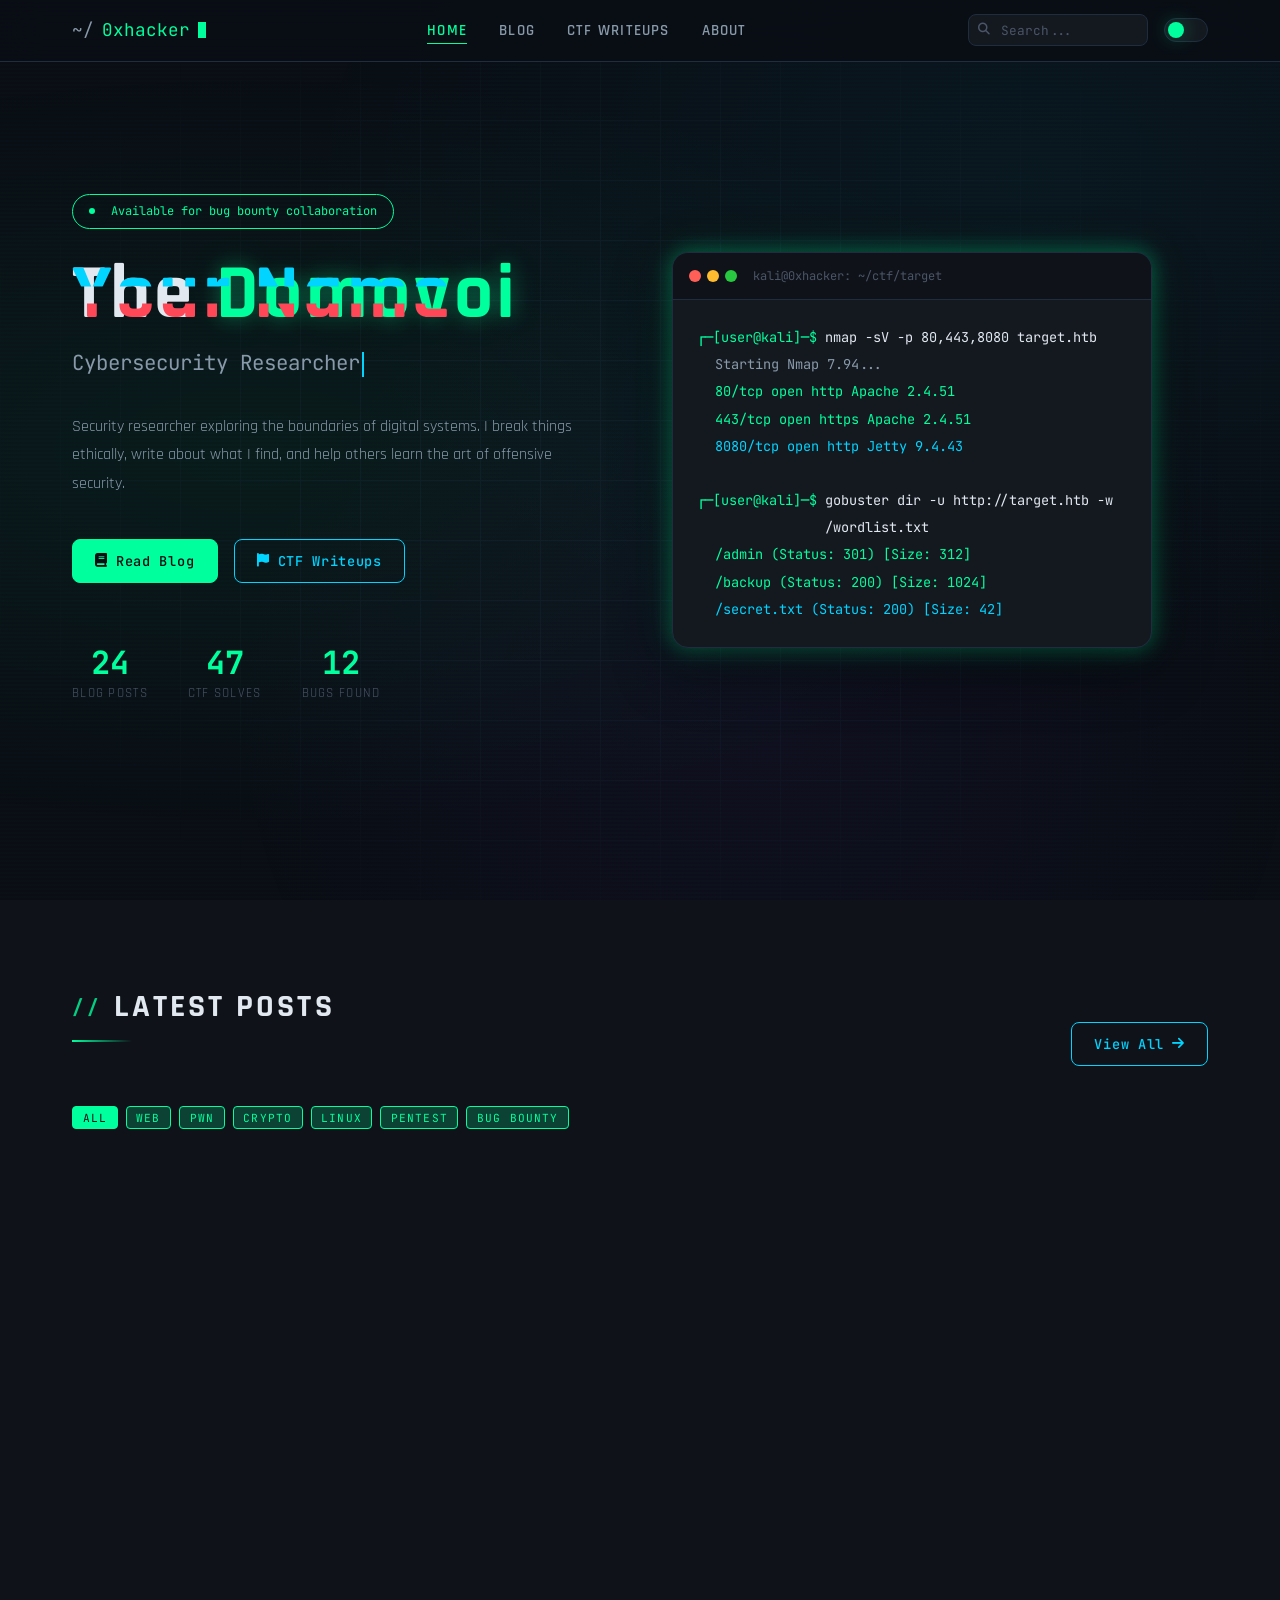
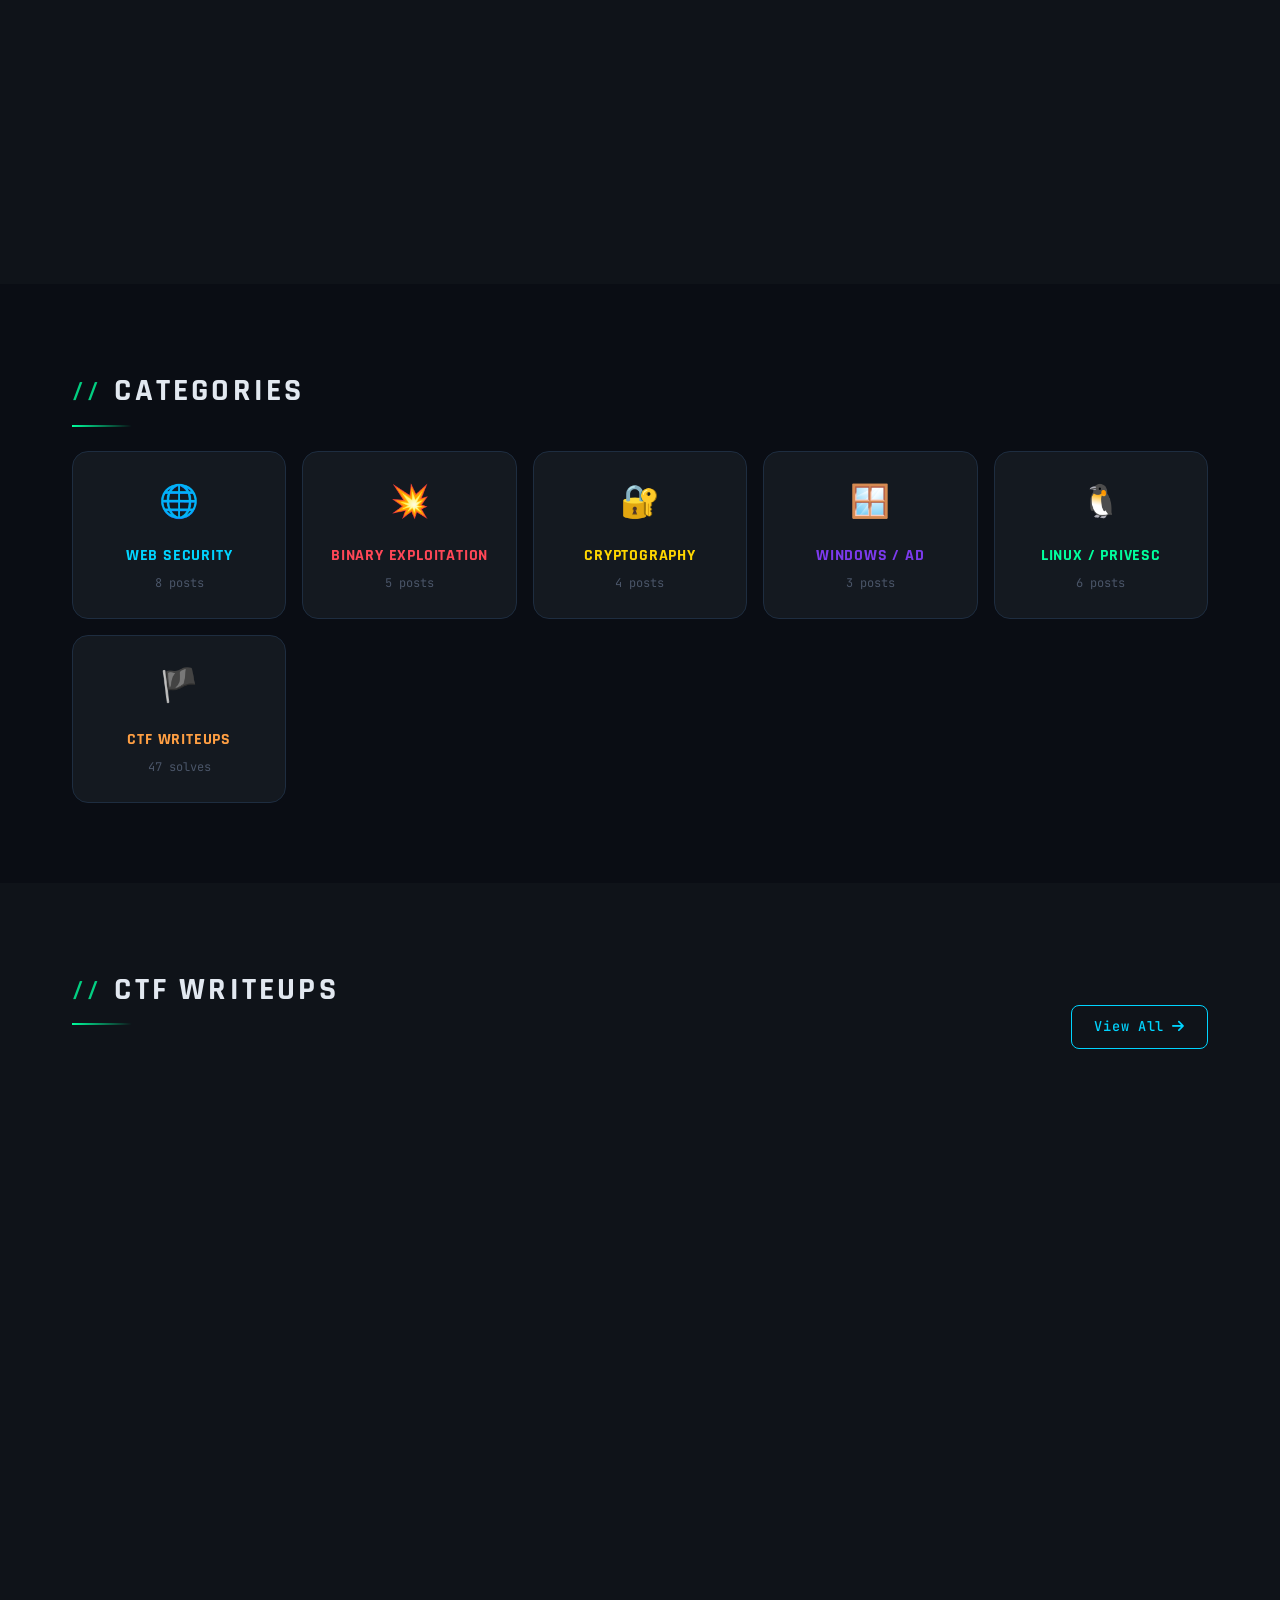
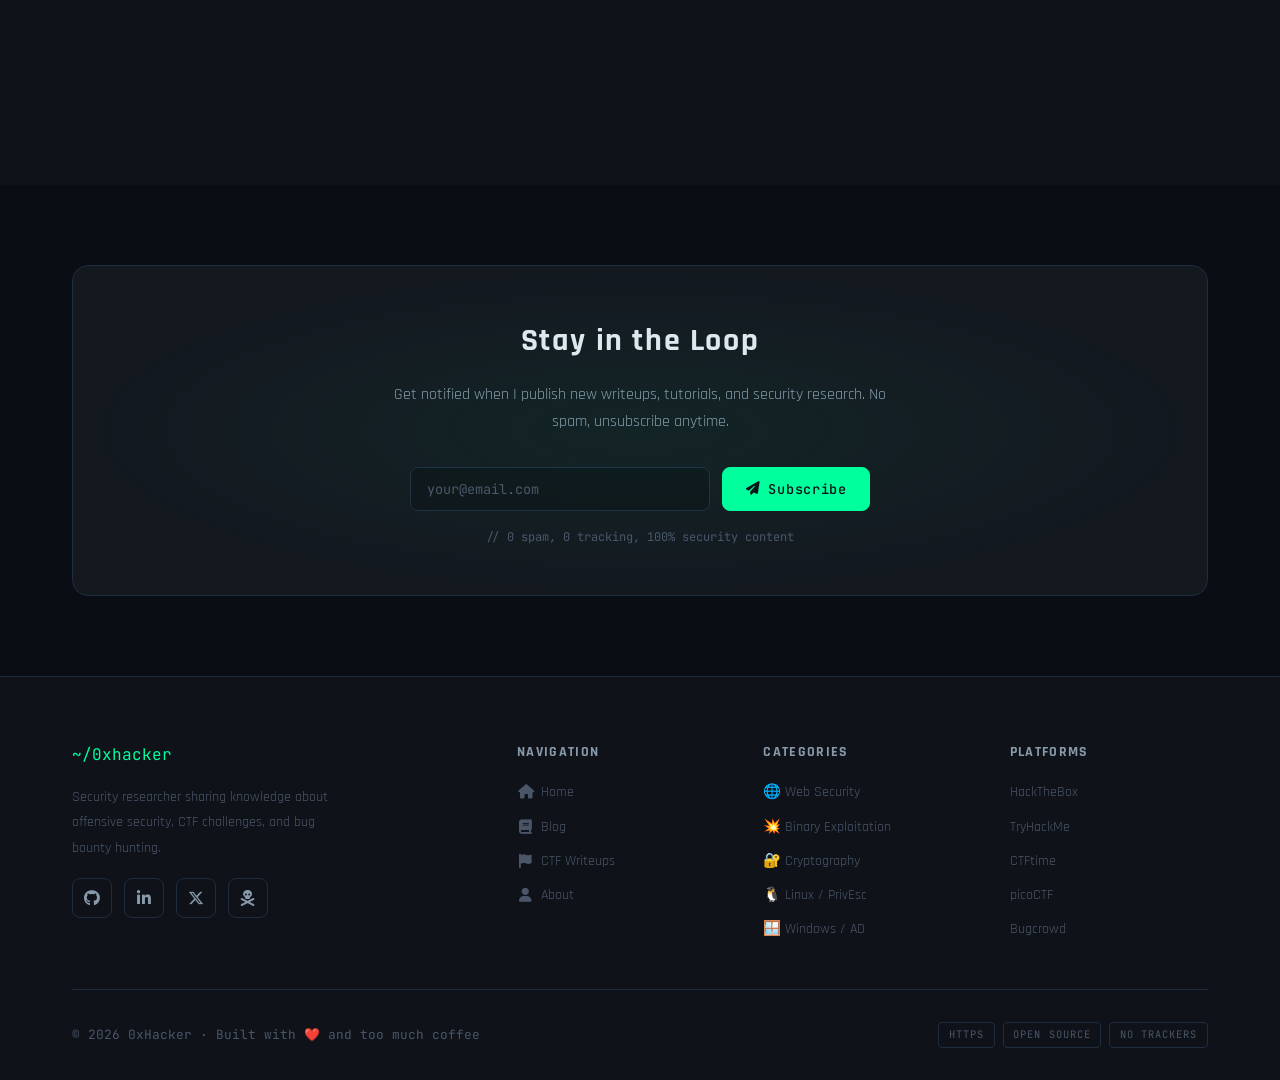
==== commit 2911b732: "name change" ====
--- a/index.html
+++ b/index.html
@@ -69,7 +69,7 @@
         <span></span> Available for bug bounty collaboration
       </div>
       <h1 class="hero-name glitch" data-text="Your Name">
-        Your <span class="highlight">Name</span>
+        The <span class="highlight">Domovoi</span>
       </h1>
       <div class="hero-tagline">
         <span id="typing-target"></span><span class="typing-cursor"></span>
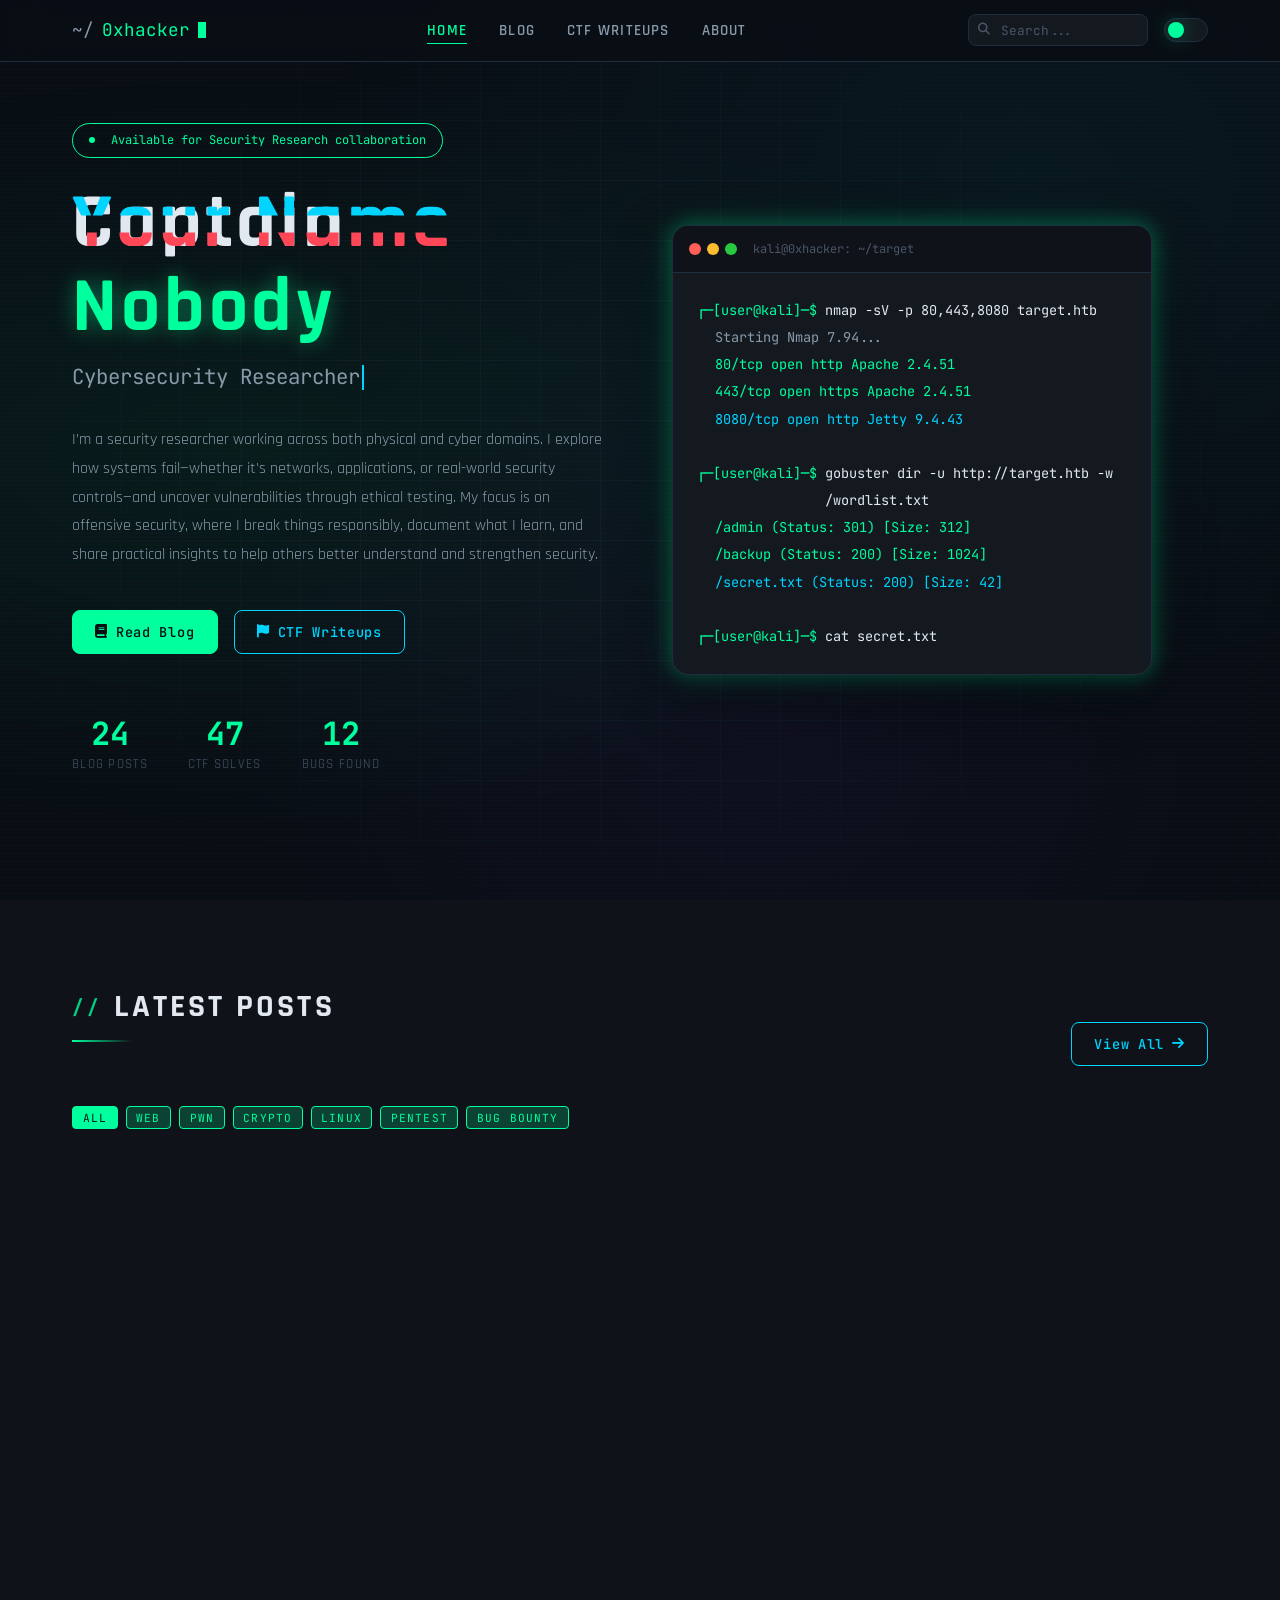
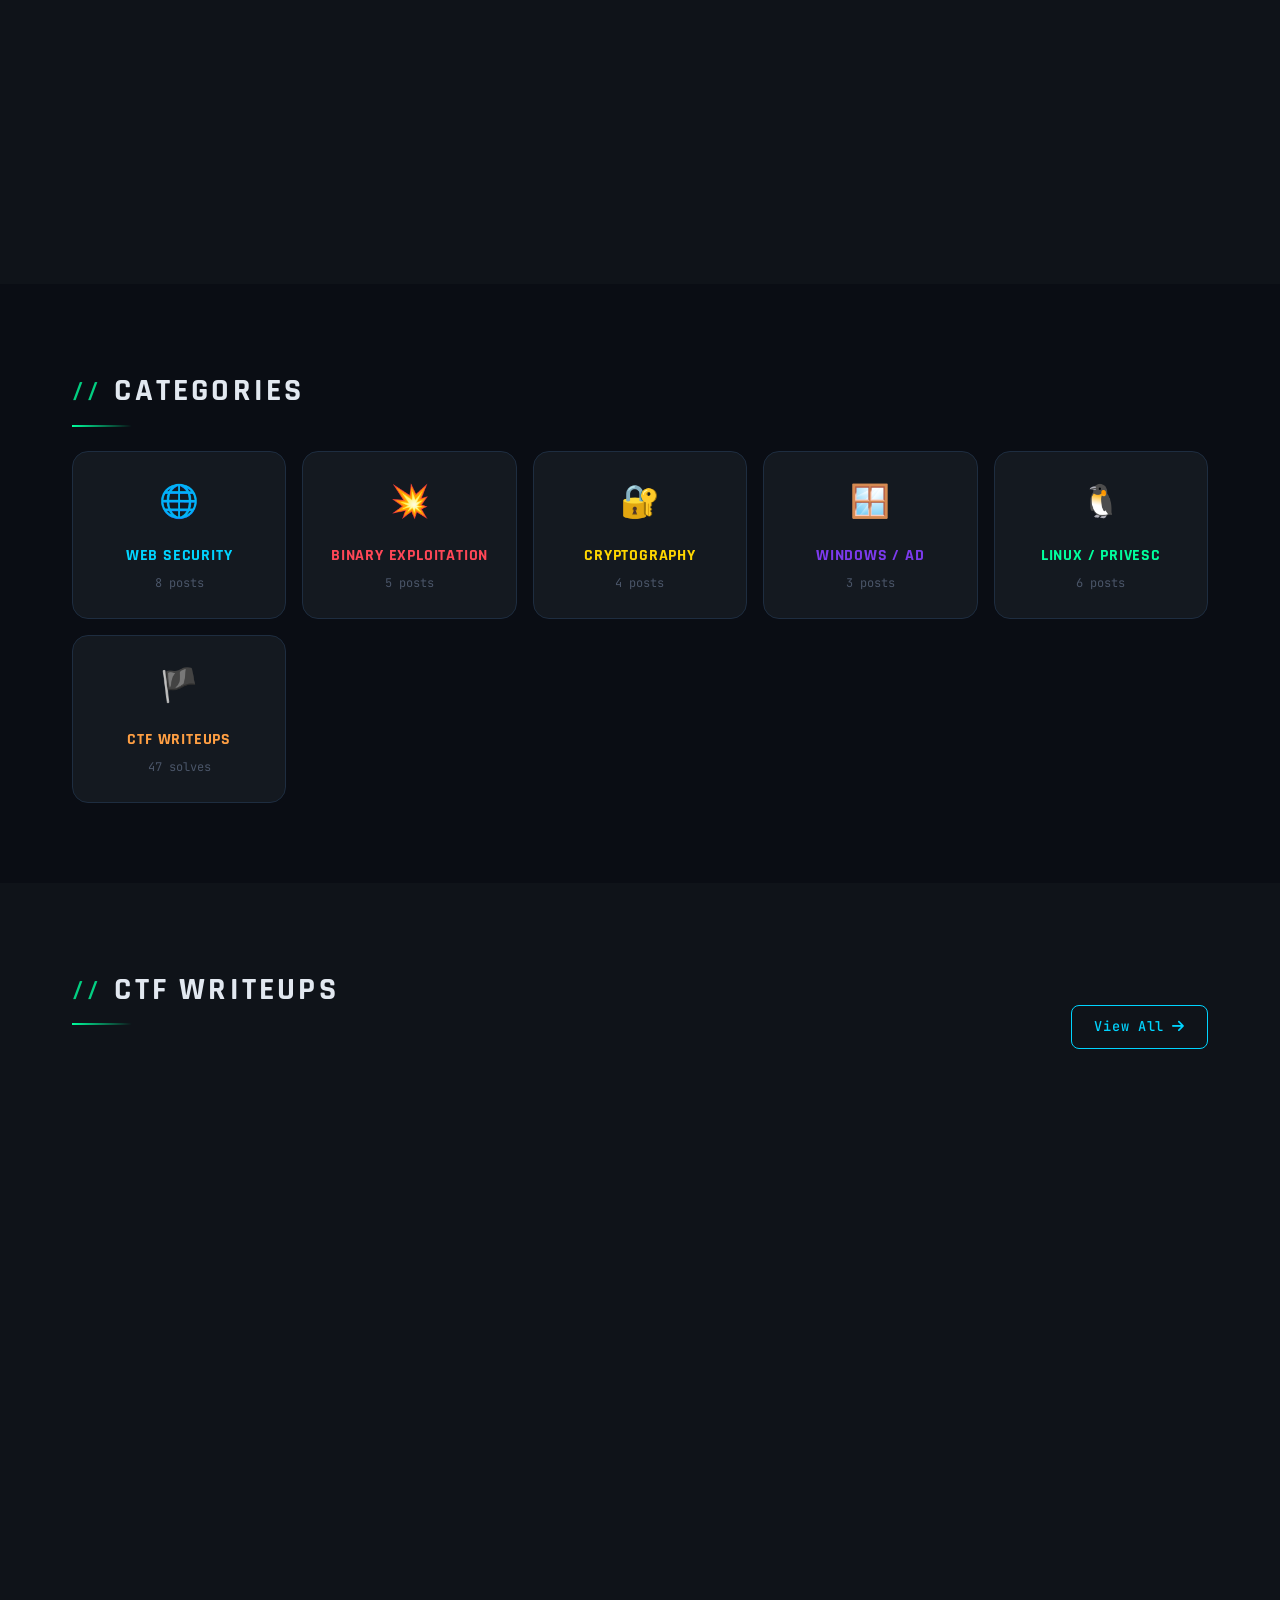
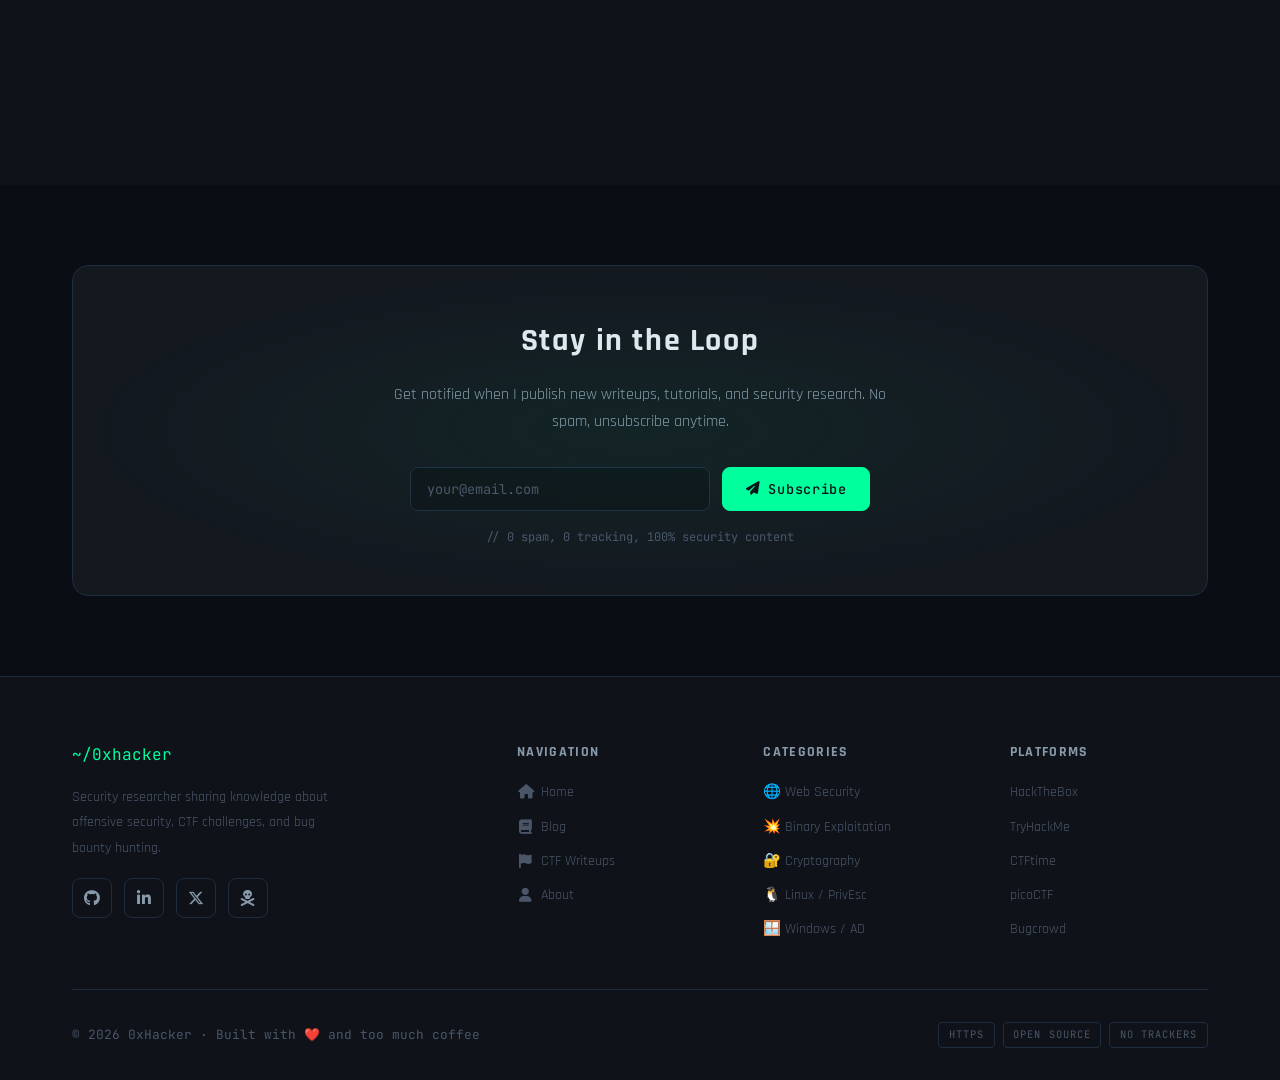
==== commit ab23f9c8: "some changes" ====
--- a/index.html
+++ b/index.html
@@ -66,18 +66,16 @@
   <div class="container" style="display:grid;grid-template-columns:1fr 1fr;gap:4rem;align-items:center;">
     <div class="hero-content">
       <div class="hero-badge">
-        <span></span> Available for bug bounty collaboration
+        <span></span> Available for Security Research collaboration
       </div>
       <h1 class="hero-name glitch" data-text="Your Name">
-        The <span class="highlight">Domovoi</span>
+        Captain <span class="highlight">Nobody</span>
       </h1>
       <div class="hero-tagline">
         <span id="typing-target"></span><span class="typing-cursor"></span>
       </div>
       <p class="hero-desc">
-        Security researcher exploring the boundaries of digital systems.
-        I break things ethically, write about what I find, and help others
-        learn the art of offensive security.
+        I’m a security researcher working across both physical and cyber domains. I explore how systems fail—whether it’s networks, applications, or real-world security controls—and uncover vulnerabilities through ethical testing. My focus is on offensive security, where I break things responsibly, document what I learn, and share practical insights to help others better understand and strengthen security.
       </p>
       <div class="hero-cta">
         <a href="blog/index.html" class="btn btn-primary">
@@ -111,7 +109,7 @@
           <span class="dot-yellow"></span>
           <span class="dot-green"></span>
         </div>
-        <span class="terminal-title">kali@0xhacker: ~/ctf/target</span>
+        <span class="terminal-title">kali@0xhacker: ~/target</span>
       </div>
       <div class="terminal-body" id="terminal-body"></div>
     </div>
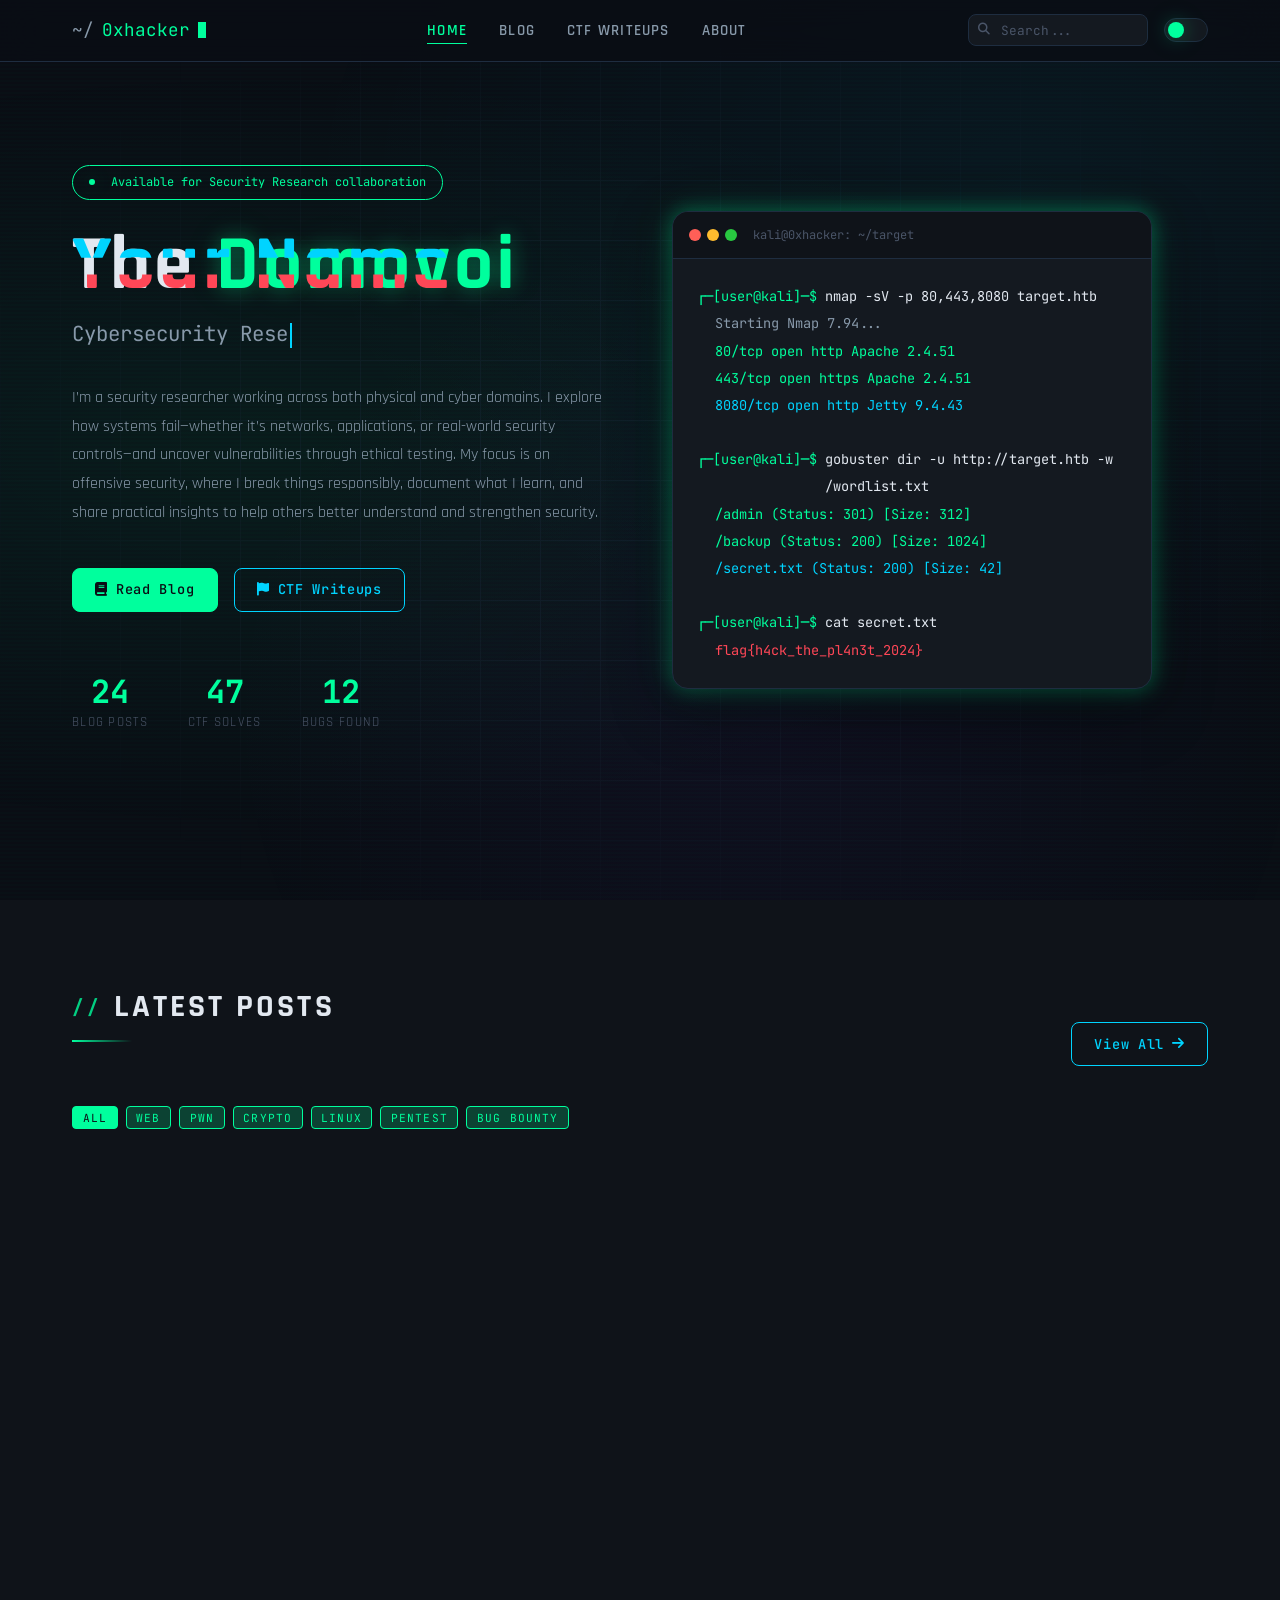
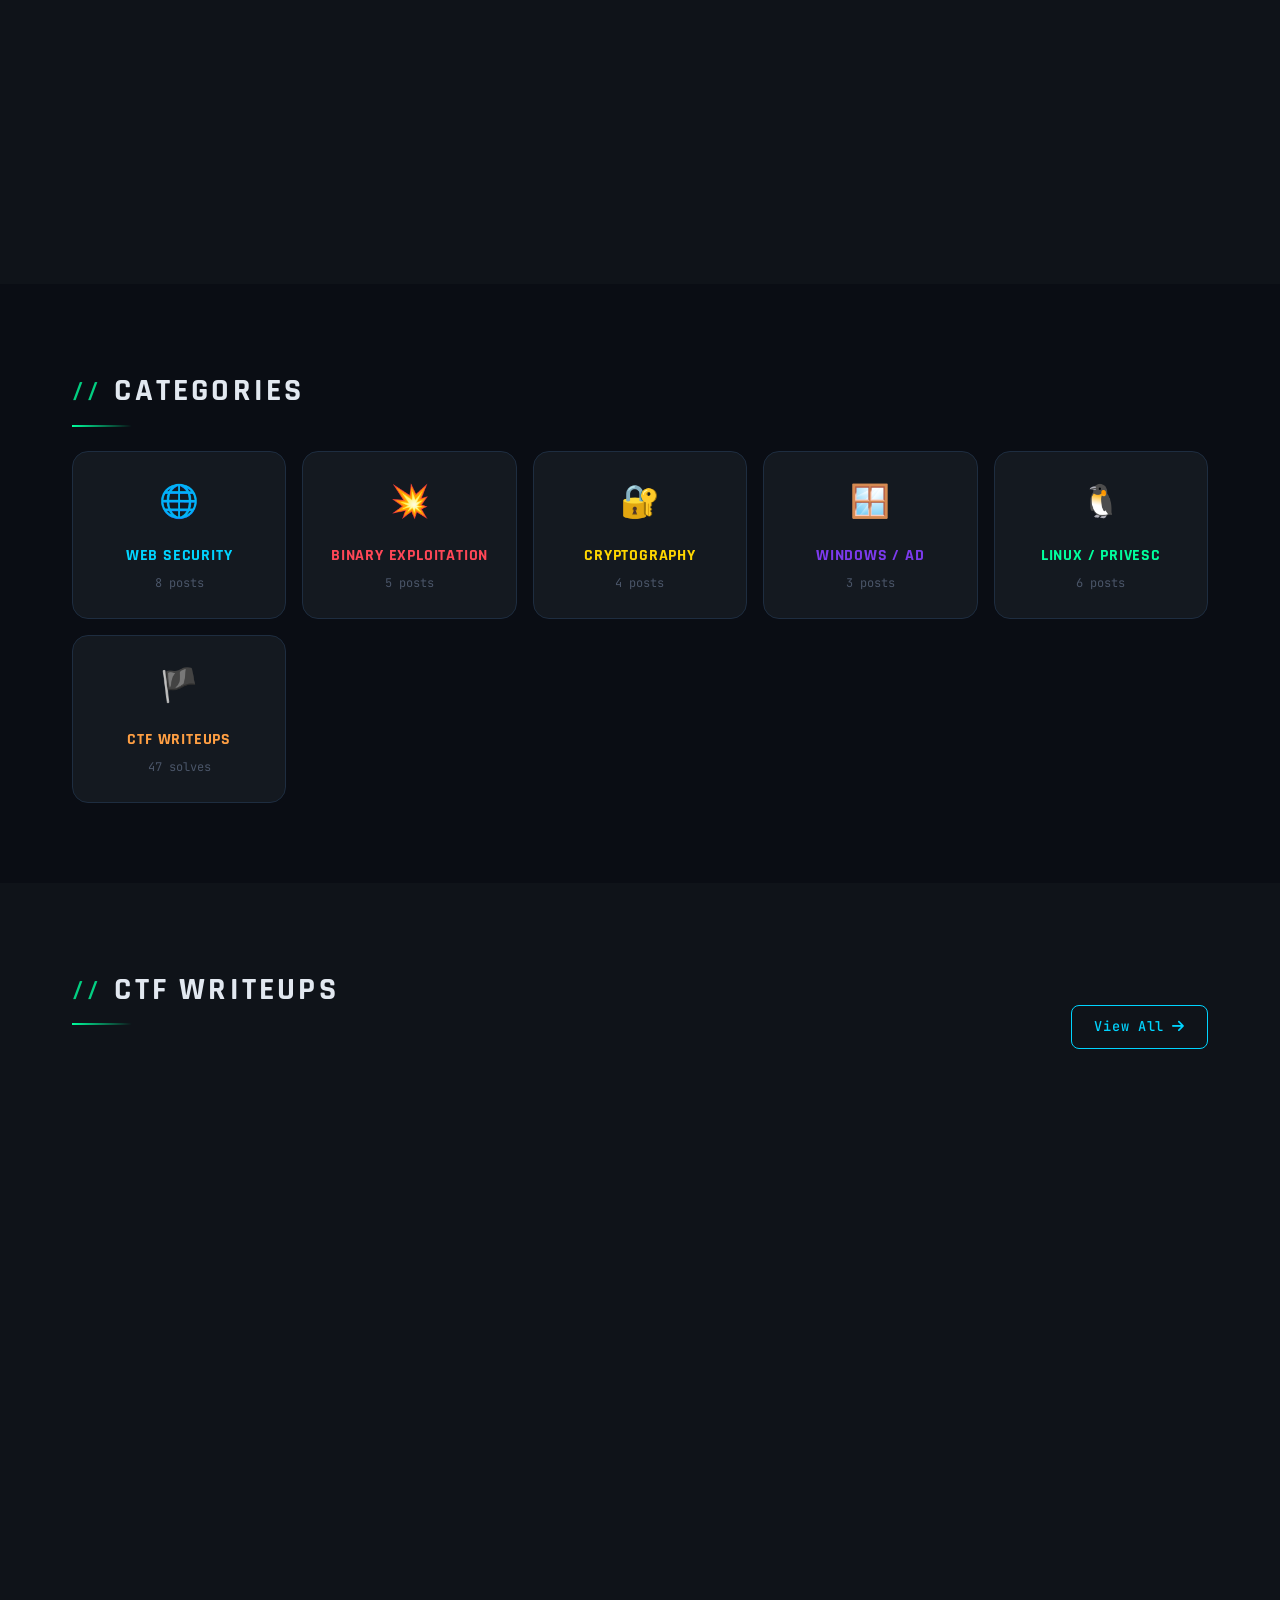
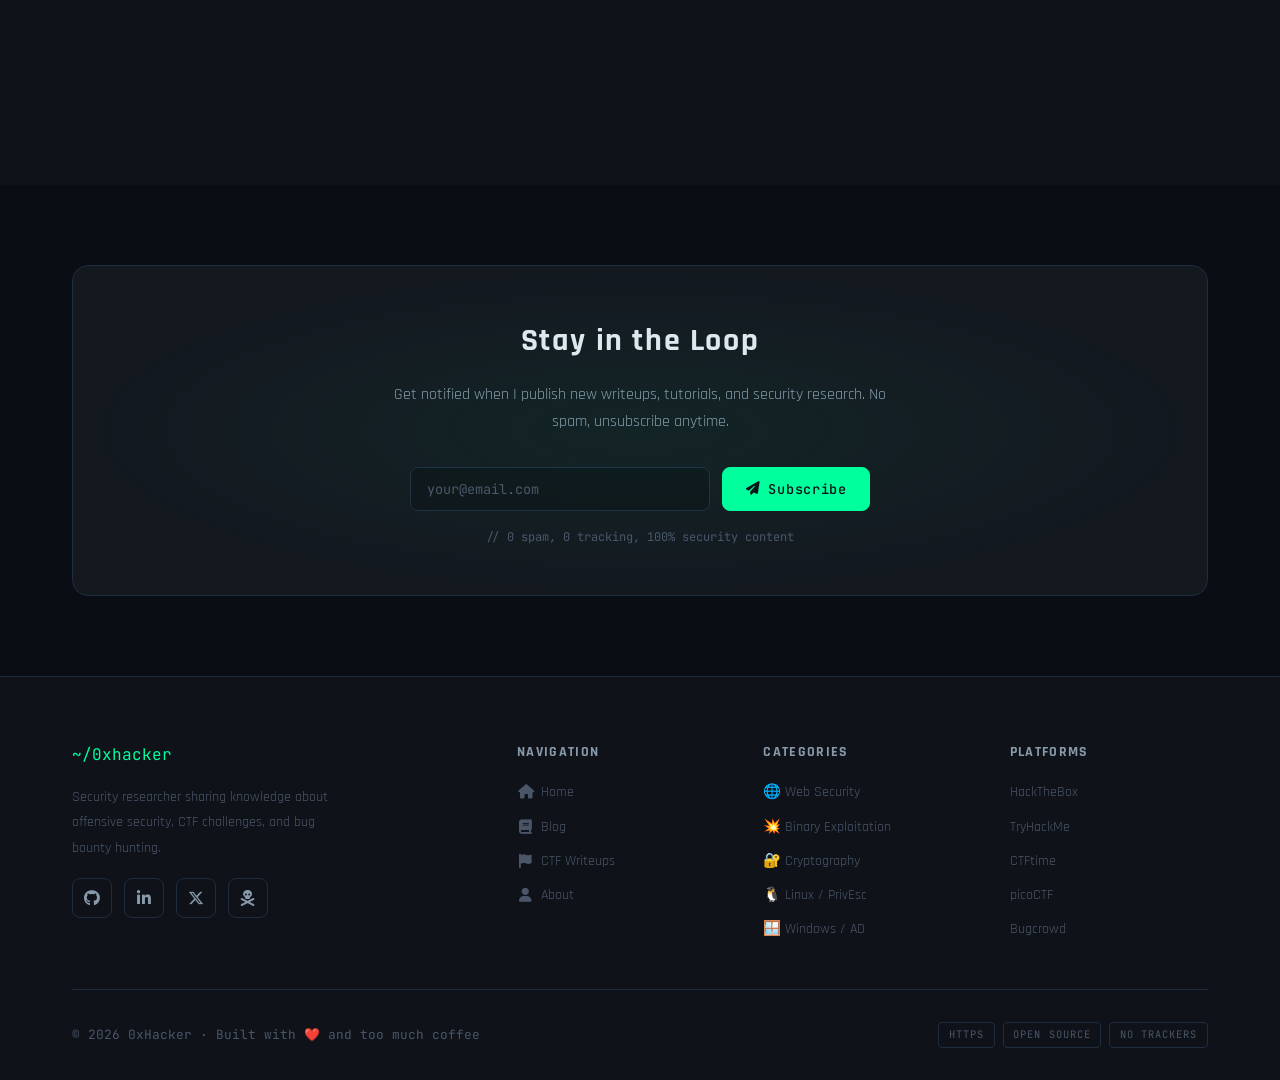
==== commit edc05d84: "old change" ====
--- a/index.html
+++ b/index.html
@@ -69,7 +69,7 @@
         <span></span> Available for Security Research collaboration
       </div>
       <h1 class="hero-name glitch" data-text="Your Name">
-        Captain <span class="highlight">Nobody</span>
+        The <span class="highlight">Domovoi</span>
       </h1>
       <div class="hero-tagline">
         <span id="typing-target"></span><span class="typing-cursor"></span>
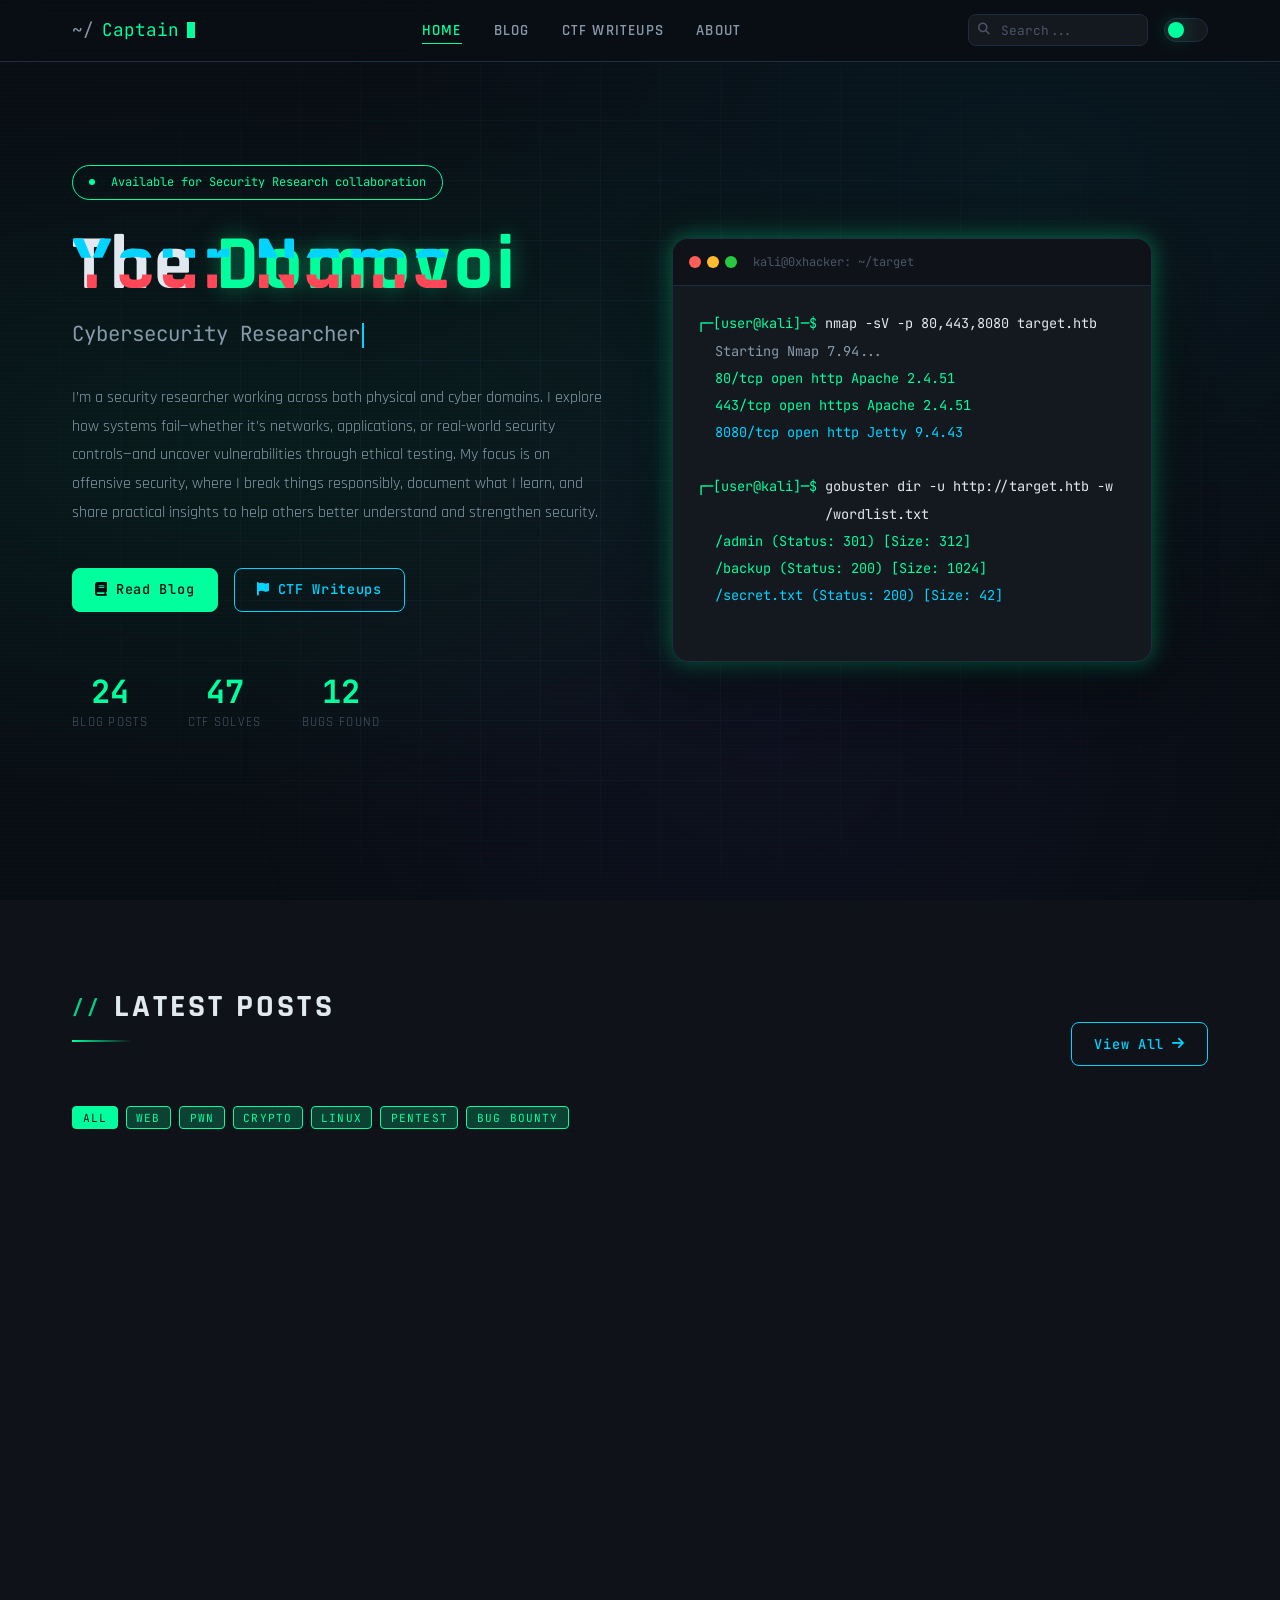
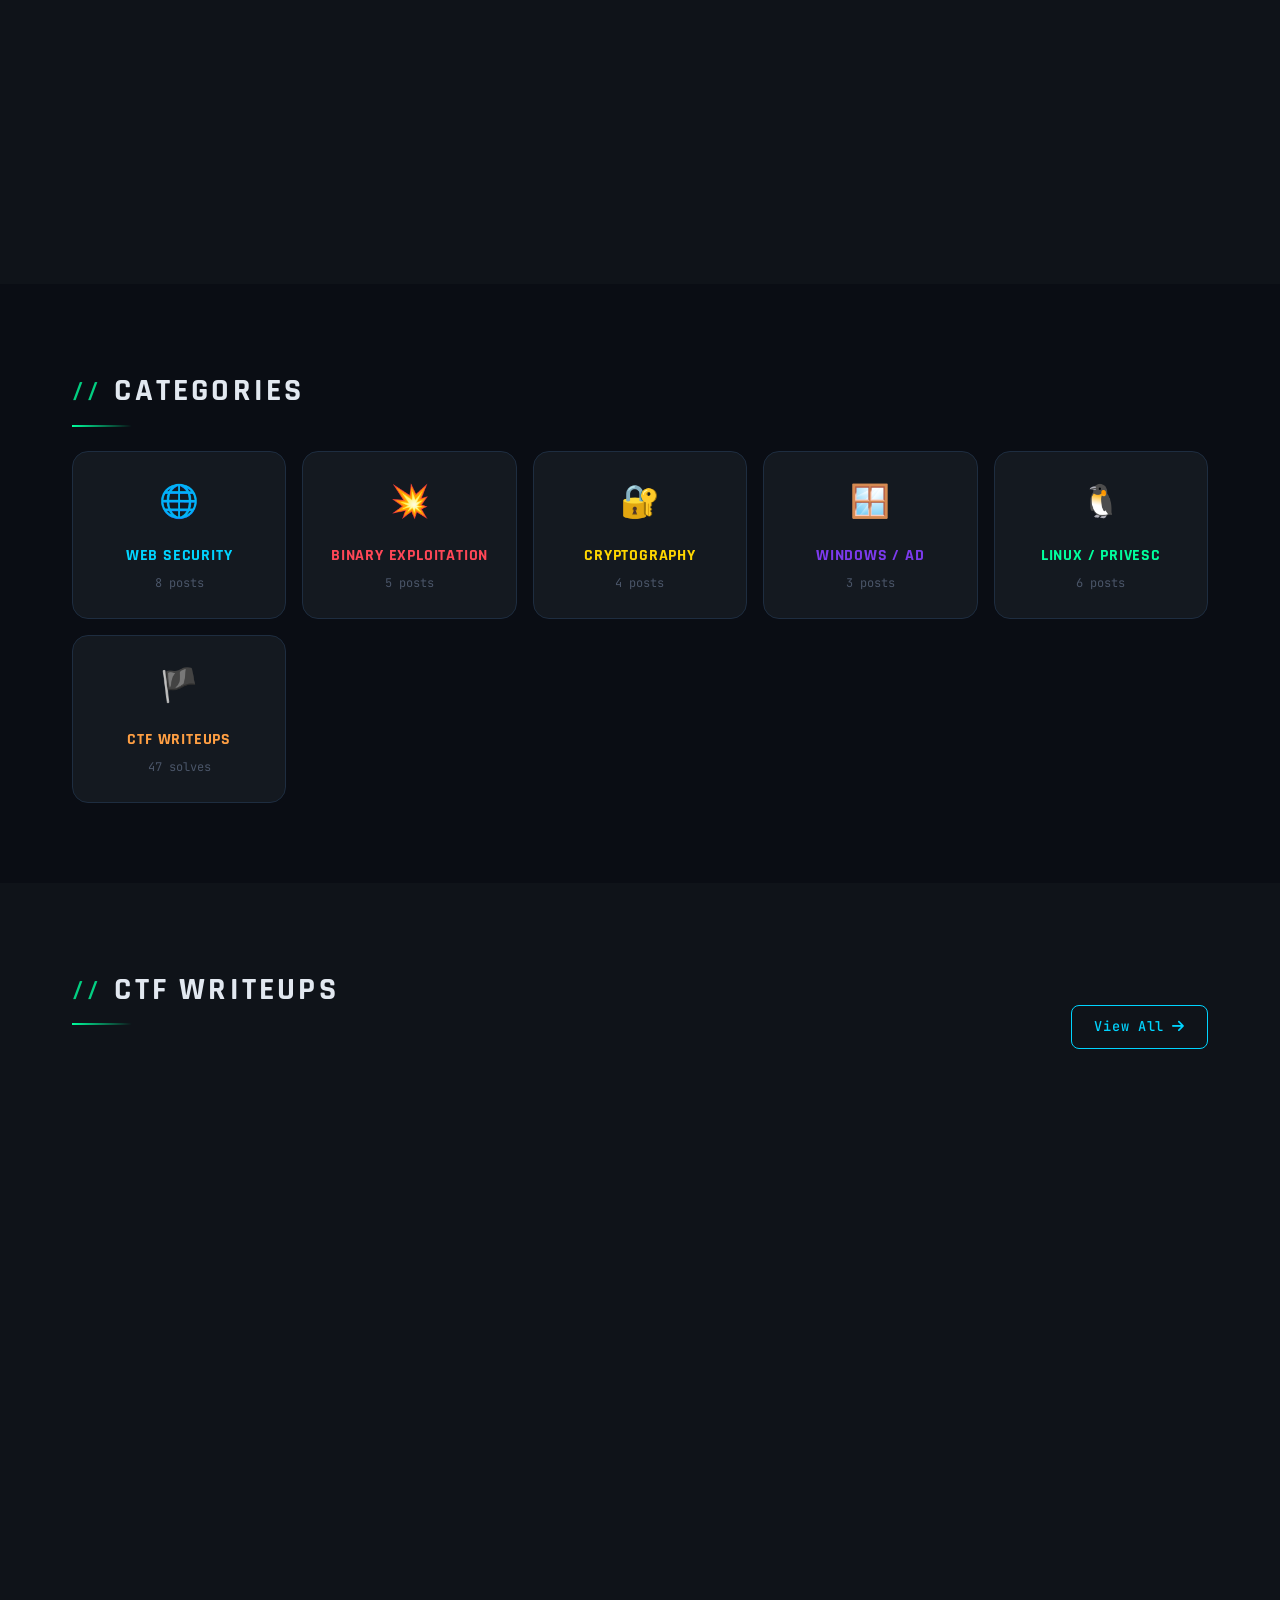
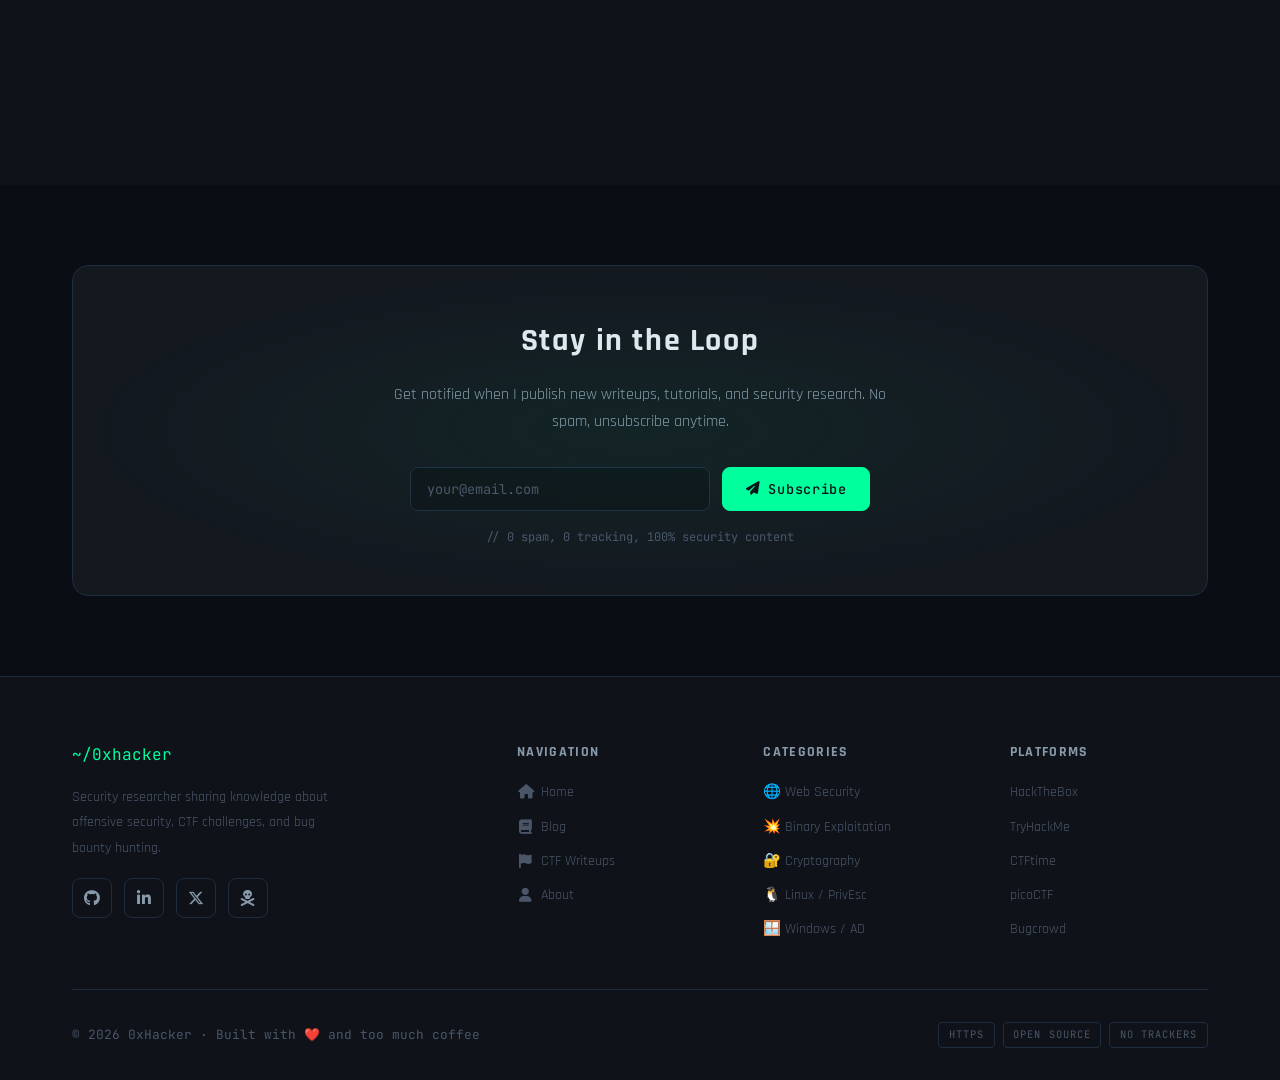
==== commit af550014: "hacker name change" ====
--- a/index.html
+++ b/index.html
@@ -8,7 +8,7 @@
   <meta property="og:title" content="0xHacker | Cybersecurity Blog">
   <meta property="og:description" content="Cybersecurity research, CTF writeups, and ethical hacking tutorials.">
   <meta property="og:type" content="website">
-  <title>0xHacker | Cybersecurity Blog</title>
+  <title>Captain | Cybersecurity Blog</title>
   <link rel="icon" href="data:image/svg+xml,<svg xmlns='http://www.w3.org/2000/svg' viewBox='0 0 100 100'><text y='.9em' font-size='90'>🛡️</text></svg>">
   <link rel="stylesheet" href="css/style.css">
   <!-- Font Awesome for icons -->
@@ -19,7 +19,7 @@
 <!-- Page Loader -->
 <div class="page-loader">
   <div style="font-family:'JetBrains Mono',monospace;color:var(--accent-green);font-size:1.5rem;font-weight:700">
-    0x<span style="color:var(--accent-cyan)">HACKER</span>
+    The<span style="color:var(--accent-cyan)">Captain</span>
   </div>
   <div class="loader-bar"><div class="loader-fill"></div></div>
   <div class="loader-text">Initializing secure connection...</div>
@@ -32,7 +32,7 @@
 <nav id="navbar" role="navigation" aria-label="Main navigation">
   <div class="nav-inner">
     <a href="index.html" class="nav-logo" aria-label="Home">
-      <span>~/</span>0xhacker<span class="cursor"></span>
+      <span>~/</span>Captain<span class="cursor"></span>
     </a>
 
     <ul class="nav-links" role="list">
